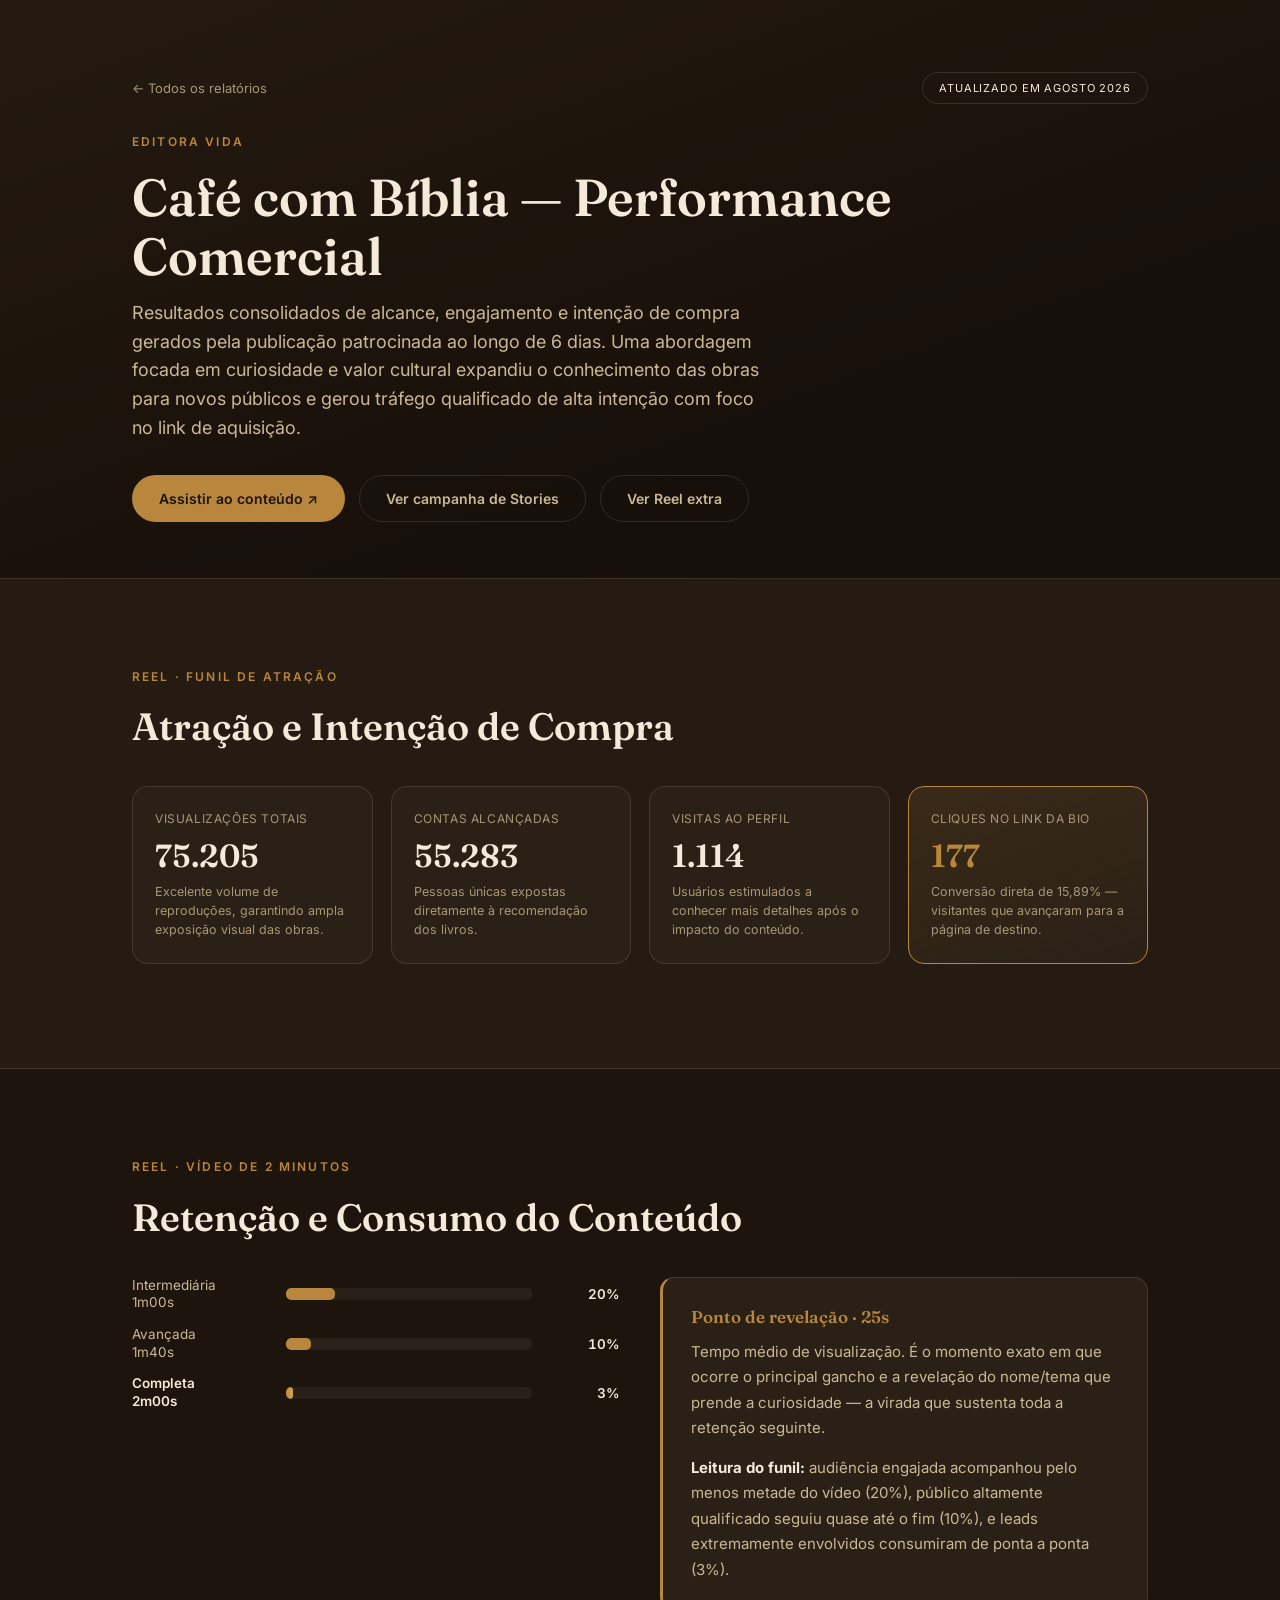
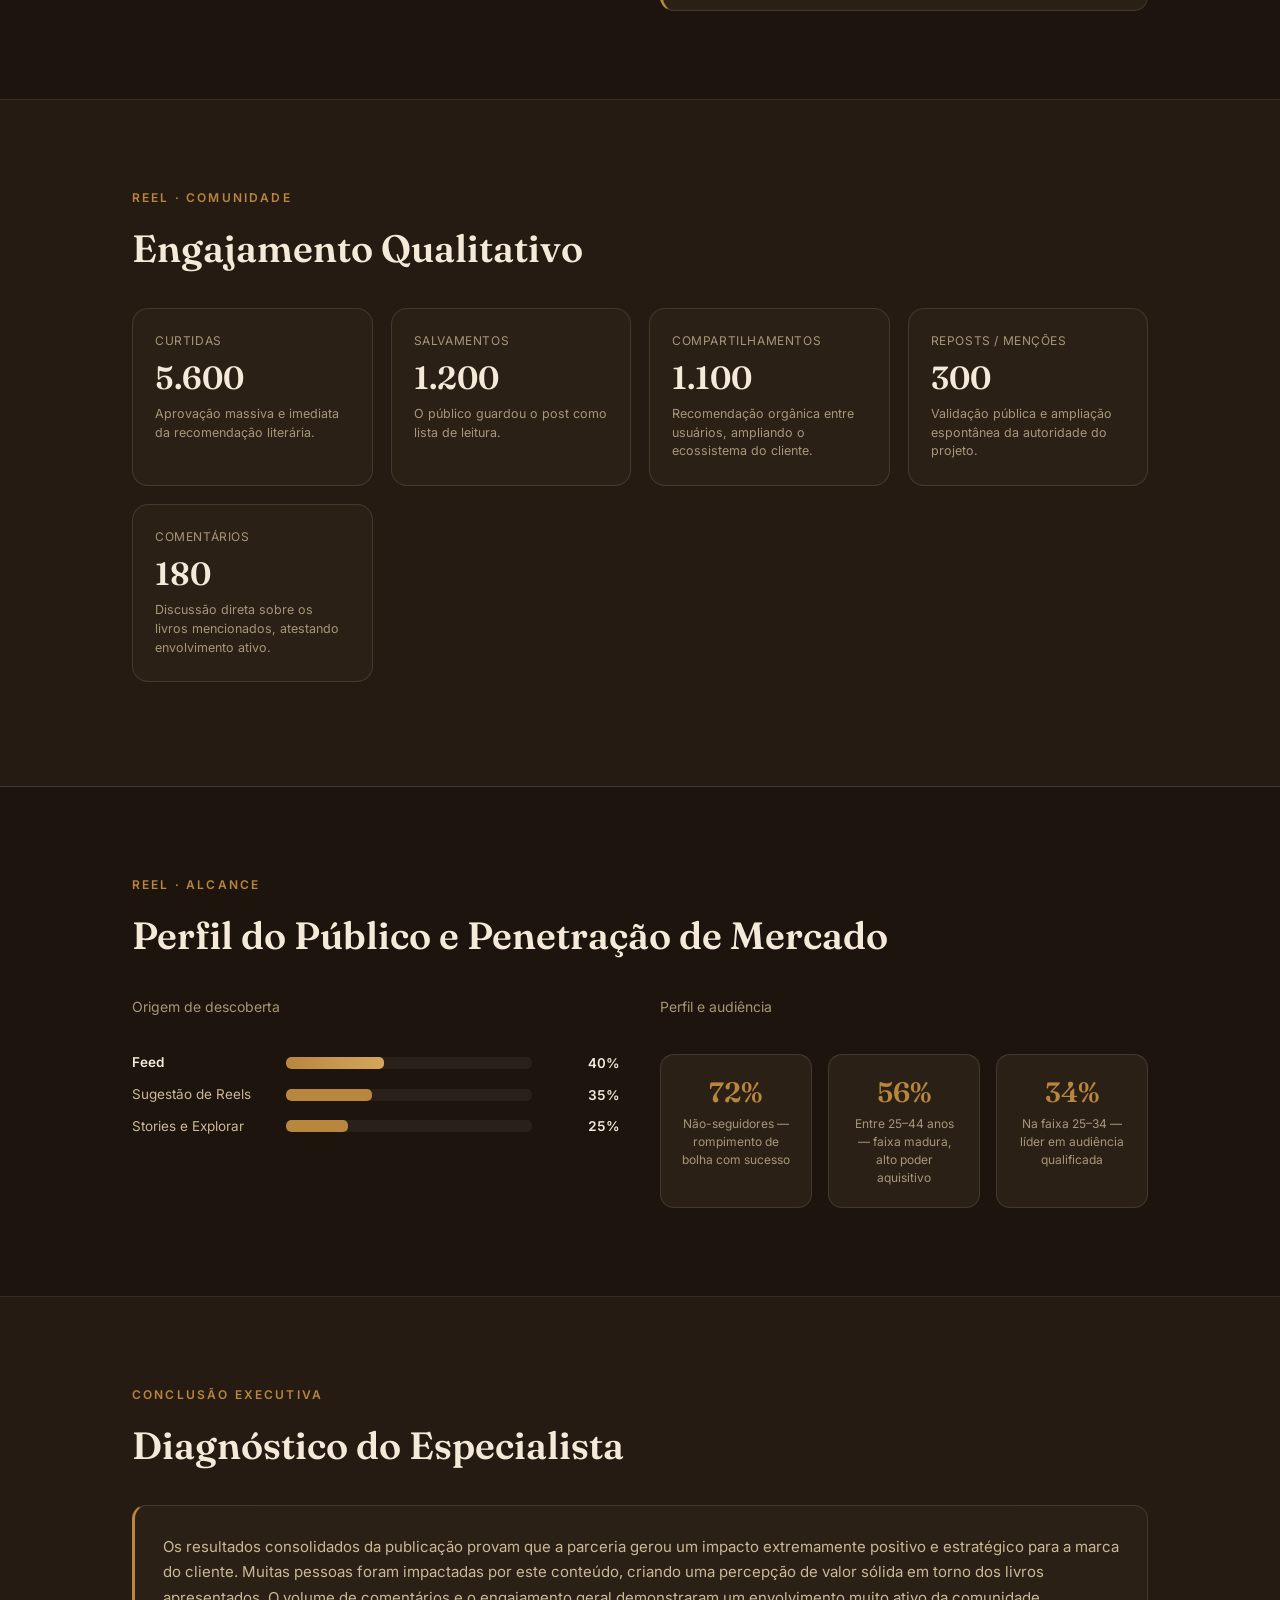
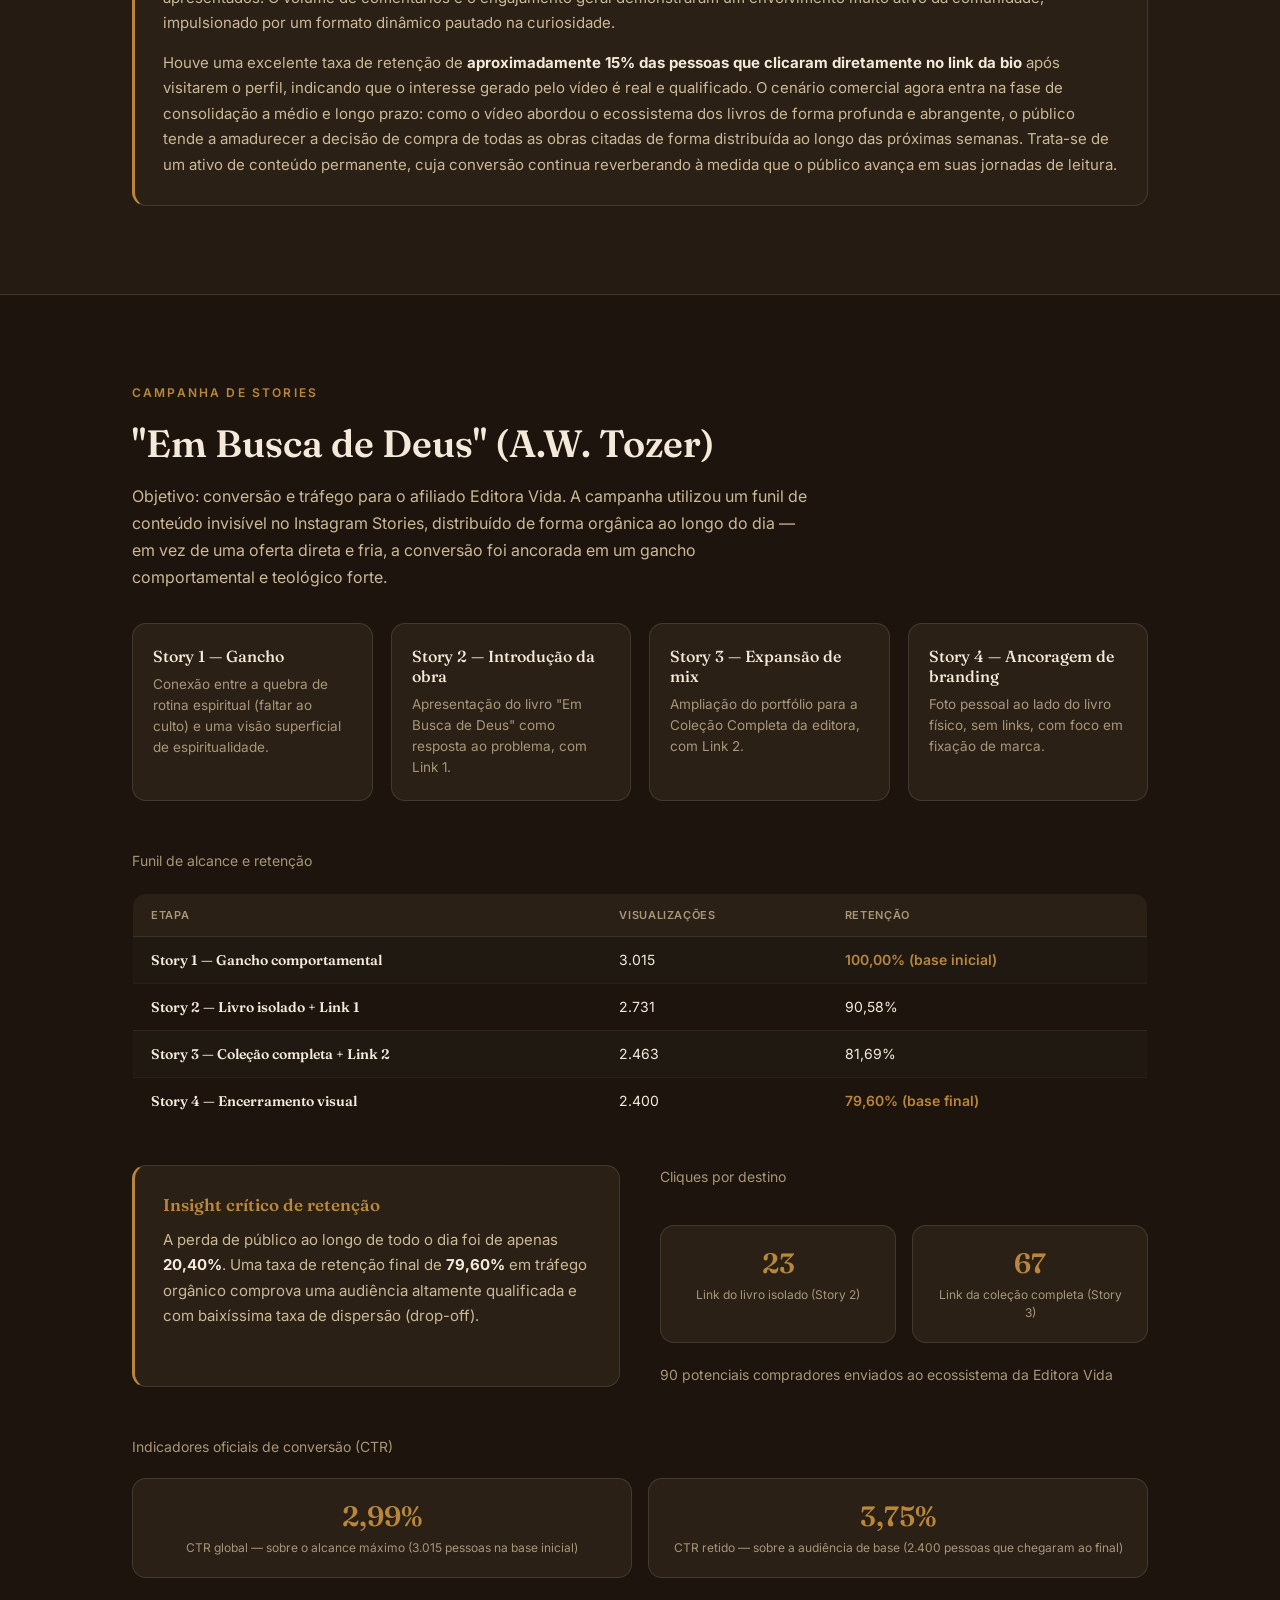
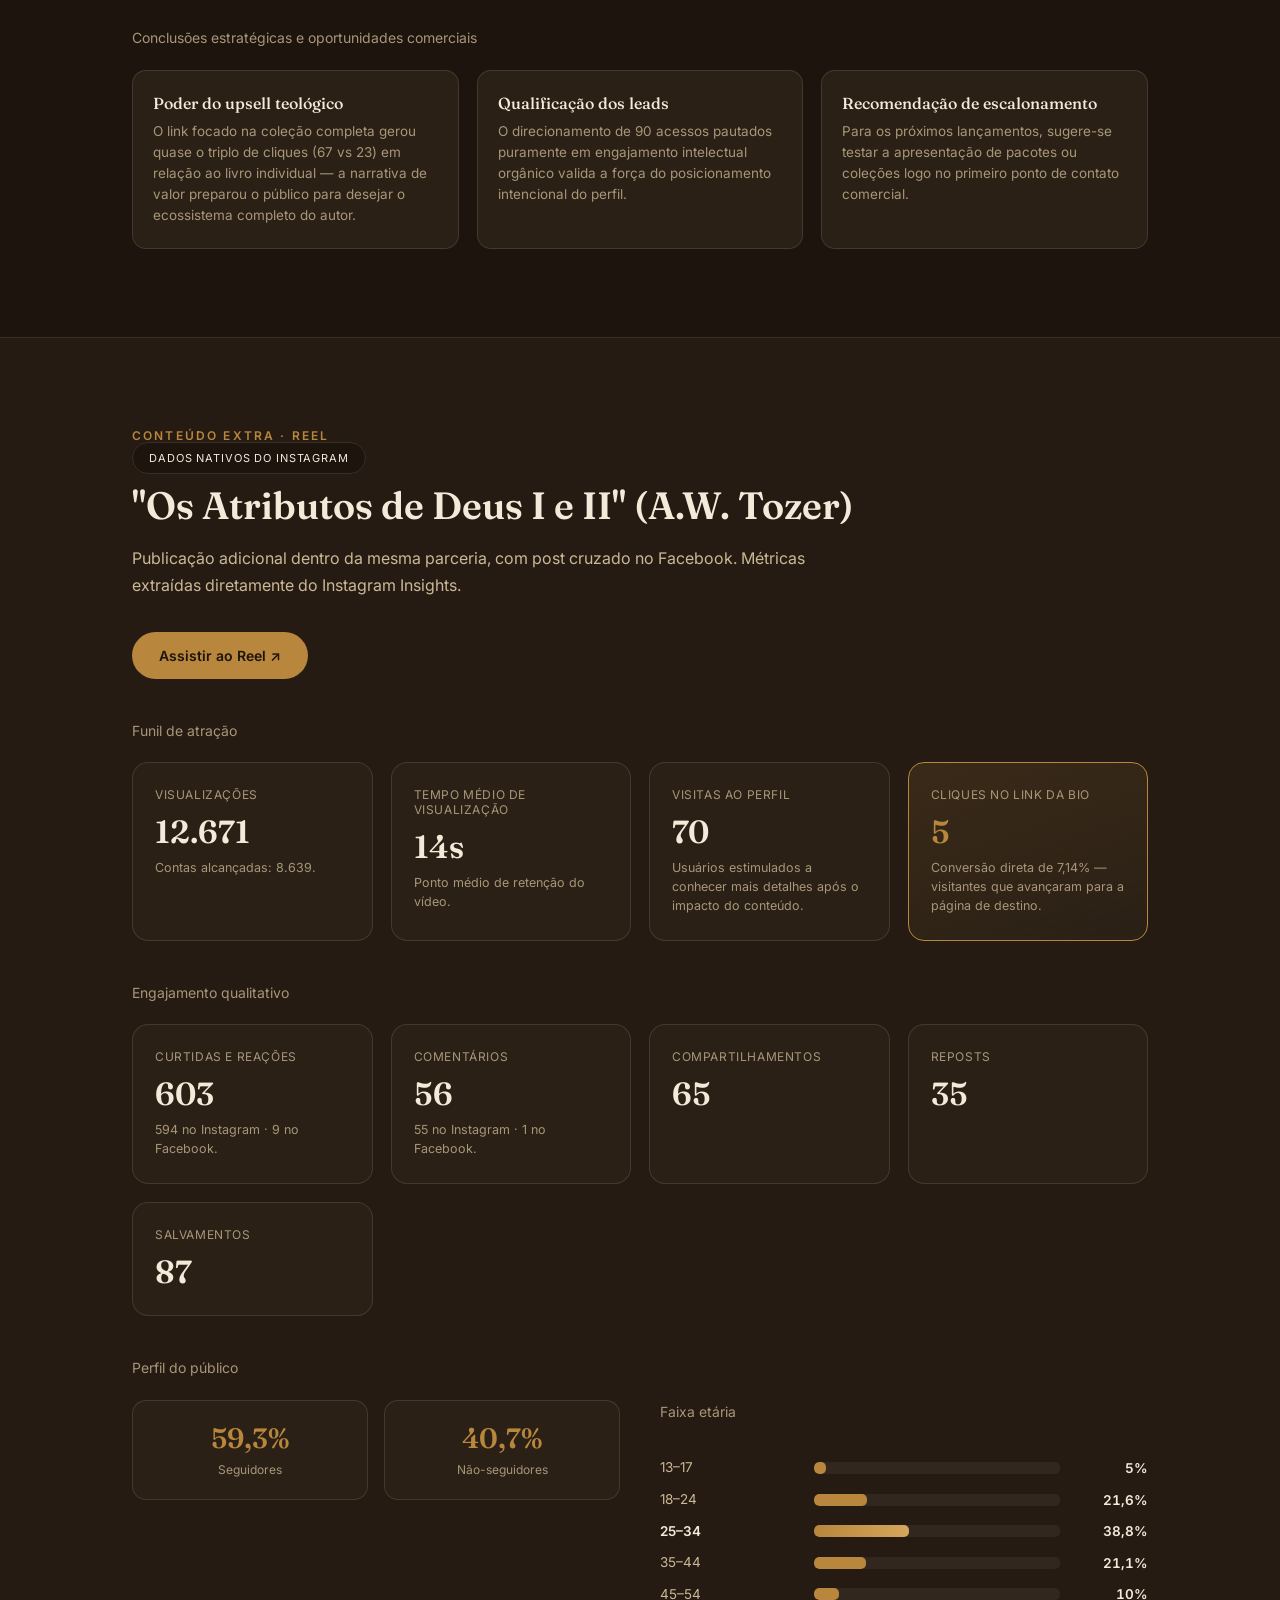
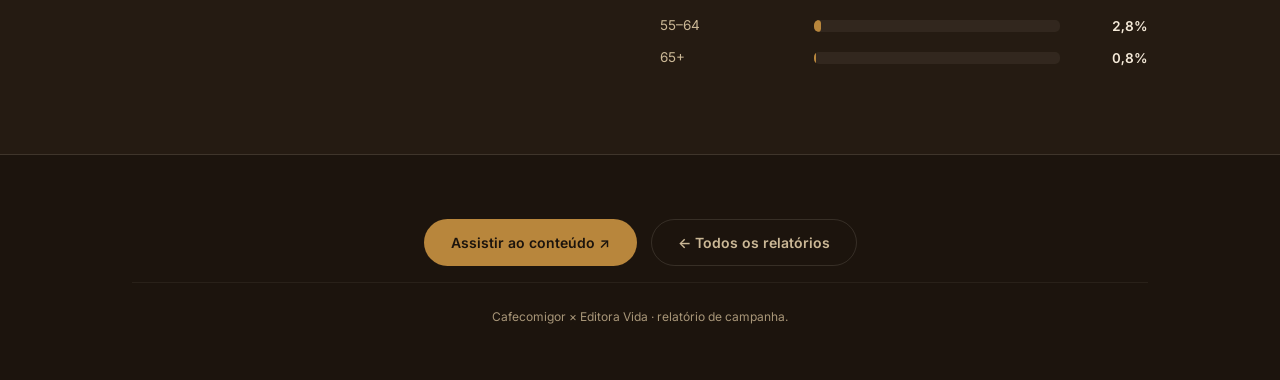
==== editora-vida/index.html @ 9ce5d621 "Adiciona Reel extra (Atributos de Deus) ao relatório Editora Vida" ====
<!doctype html>
<html lang="pt-BR">
<head>
<meta charset="UTF-8">
<meta name="viewport" content="width=device-width, initial-scale=1">
<title>Editora Vida — Relatório de Campanha · Cafecomigor</title>
<meta name="description" content="Relatório de performance da campanha Editora Vida × Cafecomigor — Reel Café com Bíblia e sequência de Stories Em Busca de Deus.">
<link rel="preconnect" href="https://fonts.googleapis.com">
<link rel="preconnect" href="https://fonts.gstatic.com" crossorigin>
<link href="https://fonts.googleapis.com/css2?family=Fraunces:opsz,wght@9..144,400;9..144,500;9..144,600;9..144,700&family=Inter:wght@400;500;600;700&display=swap" rel="stylesheet">
<link rel="stylesheet" href="../assets/theme.css">
</head>
<body>

<header class="hero">
  <div class="wrap">
    <div class="eyebrow-row">
      <a class="back-link" href="../">← Todos os relatórios</a>
      <span class="badge">Atualizado em Agosto 2026</span>
    </div>
    <p class="kicker">Editora Vida</p>
    <h1>Café com Bíblia — Performance Comercial</h1>
    <p class="subtitle">Resultados consolidados de alcance, engajamento e intenção de compra gerados pela publicação patrocinada ao longo de 6 dias. Uma abordagem focada em curiosidade e valor cultural expandiu o conhecimento das obras para novos públicos e gerou tráfego qualificado de alta intenção com foco no link de aquisição.</p>
    <div class="cta-row">
      <a class="btn primary" href="https://www.instagram.com/p/DaBq9HYhEf9" target="_blank" rel="noopener">Assistir ao conteúdo ↗</a>
      <a class="btn ghost" href="#stories">Ver campanha de Stories</a>
      <a class="btn ghost" href="#reel-extra">Ver Reel extra</a>
    </div>
  </div>
</header>

<section class="alt" id="funil">
  <div class="wrap">
    <p class="kicker">Reel · Funil de Atração</p>
    <h2 class="title">Atração e Intenção de Compra</h2>
    <div class="kpi-row">
      <div class="kpi">
        <div class="kpi-label">Visualizações totais</div>
        <div class="kpi-value">75.205</div>
        <div class="kpi-note">Excelente volume de reproduções, garantindo ampla exposição visual das obras.</div>
      </div>
      <div class="kpi">
        <div class="kpi-label">Contas alcançadas</div>
        <div class="kpi-value">55.283</div>
        <div class="kpi-note">Pessoas únicas expostas diretamente à recomendação dos livros.</div>
      </div>
      <div class="kpi">
        <div class="kpi-label">Visitas ao perfil</div>
        <div class="kpi-value">1.114</div>
        <div class="kpi-note">Usuários estimulados a conhecer mais detalhes após o impacto do conteúdo.</div>
      </div>
      <div class="kpi kpi-highlight">
        <div class="kpi-label">Cliques no link da bio</div>
        <div class="kpi-value">177</div>
        <div class="kpi-note">Conversão direta de 15,89% — visitantes que avançaram para a página de destino.</div>
      </div>
    </div>
  </div>
</section>

<section id="retencao">
  <div class="wrap">
    <p class="kicker">Reel · Vídeo de 2 minutos</p>
    <h2 class="title">Retenção e Consumo do Conteúdo</h2>
    <div class="two-col">
      <div class="bar-list">
        <div class="bar-row">
          <span class="b-label">Intermediária<br>1m00s</span>
          <span class="b-track"><span class="b-fill" data-w="20%"></span></span>
          <span class="b-val">20%</span>
        </div>
        <div class="bar-row">
          <span class="b-label">Avançada<br>1m40s</span>
          <span class="b-track"><span class="b-fill" data-w="10%"></span></span>
          <span class="b-val">10%</span>
        </div>
        <div class="bar-row peak">
          <span class="b-label">Completa<br>2m00s</span>
          <span class="b-track"><span class="b-fill" data-w="3%"></span></span>
          <span class="b-val">3%</span>
        </div>
      </div>
      <div class="callout">
        <div class="co-title">Ponto de revelação · 25s</div>
        <p>Tempo médio de visualização. É o momento exato em que ocorre o principal gancho e a revelação do nome/tema que prende a curiosidade — a virada que sustenta toda a retenção seguinte.</p>
        <p><strong>Leitura do funil:</strong> audiência engajada acompanhou pelo menos metade do vídeo (20%), público altamente qualificado seguiu quase até o fim (10%), e leads extremamente envolvidos consumiram de ponta a ponta (3%).</p>
      </div>
    </div>
  </div>
</section>

<section class="alt" id="engajamento">
  <div class="wrap">
    <p class="kicker">Reel · Comunidade</p>
    <h2 class="title">Engajamento Qualitativo</h2>
    <div class="kpi-row">
      <div class="kpi">
        <div class="kpi-label">Curtidas</div>
        <div class="kpi-value">5.600</div>
        <div class="kpi-note">Aprovação massiva e imediata da recomendação literária.</div>
      </div>
      <div class="kpi">
        <div class="kpi-label">Salvamentos</div>
        <div class="kpi-value">1.200</div>
        <div class="kpi-note">O público guardou o post como lista de leitura.</div>
      </div>
      <div class="kpi">
        <div class="kpi-label">Compartilhamentos</div>
        <div class="kpi-value">1.100</div>
        <div class="kpi-note">Recomendação orgânica entre usuários, ampliando o ecossistema do cliente.</div>
      </div>
      <div class="kpi">
        <div class="kpi-label">Reposts / menções</div>
        <div class="kpi-value">300</div>
        <div class="kpi-note">Validação pública e ampliação espontânea da autoridade do projeto.</div>
      </div>
      <div class="kpi">
        <div class="kpi-label">Comentários</div>
        <div class="kpi-value">180</div>
        <div class="kpi-note">Discussão direta sobre os livros mencionados, atestando envolvimento ativo.</div>
      </div>
    </div>
  </div>
</section>

<section id="publico">
  <div class="wrap">
    <p class="kicker">Reel · Alcance</p>
    <h2 class="title">Perfil do Público e Penetração de Mercado</h2>
    <div class="two-col">
      <div>
        <p class="section-sub" style="margin-top:0;">Origem de descoberta</p>
        <div class="bar-list">
          <div class="bar-row peak">
            <span class="b-label">Feed</span>
            <span class="b-track"><span class="b-fill" data-w="40%"></span></span>
            <span class="b-val">40%</span>
          </div>
          <div class="bar-row">
            <span class="b-label">Sugestão de Reels</span>
            <span class="b-track"><span class="b-fill" data-w="35%"></span></span>
            <span class="b-val">35%</span>
          </div>
          <div class="bar-row">
            <span class="b-label">Stories e Explorar</span>
            <span class="b-track"><span class="b-fill" data-w="25%"></span></span>
            <span class="b-val">25%</span>
          </div>
        </div>
      </div>
      <div>
        <p class="section-sub" style="margin-top:0;">Perfil e audiência</p>
        <div class="stat-pair">
          <div class="stat-pill">
            <div class="sp-val">72%</div>
            <div class="sp-label">Não-seguidores — rompimento de bolha com sucesso</div>
          </div>
          <div class="stat-pill">
            <div class="sp-val">56%</div>
            <div class="sp-label">Entre 25–44 anos — faixa madura, alto poder aquisitivo</div>
          </div>
          <div class="stat-pill">
            <div class="sp-val">34%</div>
            <div class="sp-label">Na faixa 25–34 — líder em audiência qualificada</div>
          </div>
        </div>
      </div>
    </div>
  </div>
</section>

<section class="alt" id="diagnostico">
  <div class="wrap">
    <p class="kicker">Conclusão executiva</p>
    <h2 class="title">Diagnóstico do Especialista</h2>
    <div class="callout">
      <p>Os resultados consolidados da publicação provam que a parceria gerou um impacto extremamente positivo e estratégico para a marca do cliente. Muitas pessoas foram impactadas por este conteúdo, criando uma percepção de valor sólida em torno dos livros apresentados. O volume de comentários e o engajamento geral demonstraram um envolvimento muito ativo da comunidade, impulsionado por um formato dinâmico pautado na curiosidade.</p>
      <p>Houve uma excelente taxa de retenção de <strong>aproximadamente 15% das pessoas que clicaram diretamente no link da bio</strong> após visitarem o perfil, indicando que o interesse gerado pelo vídeo é real e qualificado. O cenário comercial agora entra na fase de consolidação a médio e longo prazo: como o vídeo abordou o ecossistema dos livros de forma profunda e abrangente, o público tende a amadurecer a decisão de compra de todas as obras citadas de forma distribuída ao longo das próximas semanas. Trata-se de um ativo de conteúdo permanente, cuja conversão continua reverberando à medida que o público avança em suas jornadas de leitura.</p>
    </div>
  </div>
</section>

<section id="stories">
  <div class="wrap">
    <p class="kicker">Campanha de Stories</p>
    <h2 class="title">"Em Busca de Deus" (A.W. Tozer)</h2>
    <p style="max-width:680px; margin-top:-20px;">Objetivo: conversão e tráfego para o afiliado Editora Vida. A campanha utilizou um funil de conteúdo invisível no Instagram Stories, distribuído de forma orgânica ao longo do dia — em vez de uma oferta direta e fria, a conversão foi ancorada em um gancho comportamental e teológico forte.</p>

    <div class="cards-grid" style="margin:32px 0 48px;">
      <div class="info-card">
        <div class="ic-name">Story 1 — Gancho</div>
        <div class="ic-desc">Conexão entre a quebra de rotina espiritual (faltar ao culto) e uma visão superficial de espiritualidade.</div>
      </div>
      <div class="info-card">
        <div class="ic-name">Story 2 — Introdução da obra</div>
        <div class="ic-desc">Apresentação do livro "Em Busca de Deus" como resposta ao problema, com Link 1.</div>
      </div>
      <div class="info-card">
        <div class="ic-name">Story 3 — Expansão de mix</div>
        <div class="ic-desc">Ampliação do portfólio para a Coleção Completa da editora, com Link 2.</div>
      </div>
      <div class="info-card">
        <div class="ic-name">Story 4 — Ancoragem de branding</div>
        <div class="ic-desc">Foto pessoal ao lado do livro físico, sem links, com foco em fixação de marca.</div>
      </div>
    </div>

    <p class="section-sub" style="margin:0 0 20px;">Funil de alcance e retenção</p>
    <div style="overflow-x:auto; margin-bottom:40px;">
      <table class="funnel-table">
        <thead>
          <tr><th>Etapa</th><th>Visualizações</th><th>Retenção</th></tr>
        </thead>
        <tbody>
          <tr><td class="strong">Story 1 — Gancho comportamental</td><td>3.015</td><td class="gold">100,00% (base inicial)</td></tr>
          <tr><td class="strong">Story 2 — Livro isolado + Link 1</td><td>2.731</td><td>90,58%</td></tr>
          <tr><td class="strong">Story 3 — Coleção completa + Link 2</td><td>2.463</td><td>81,69%</td></tr>
          <tr><td class="strong">Story 4 — Encerramento visual</td><td>2.400</td><td class="gold">79,60% (base final)</td></tr>
        </tbody>
      </table>
    </div>

    <div class="two-col" style="margin-bottom:48px;">
      <div class="callout">
        <div class="co-title">Insight crítico de retenção</div>
        <p>A perda de público ao longo de todo o dia foi de apenas <strong>20,40%</strong>. Uma taxa de retenção final de <strong>79,60%</strong> em tráfego orgânico comprova uma audiência altamente qualificada e com baixíssima taxa de dispersão (drop-off).</p>
      </div>
      <div>
        <p class="section-sub" style="margin-top:0;">Cliques por destino</p>
        <div class="stat-pair">
          <div class="stat-pill">
            <div class="sp-val">23</div>
            <div class="sp-label">Link do livro isolado (Story 2)</div>
          </div>
          <div class="stat-pill">
            <div class="sp-val">67</div>
            <div class="sp-label">Link da coleção completa (Story 3)</div>
          </div>
        </div>
        <p class="section-sub" style="margin:20px 0 0;">90 potenciais compradores enviados ao ecossistema da Editora Vida</p>
      </div>
    </div>

    <p class="section-sub" style="margin:0 0 20px;">Indicadores oficiais de conversão (CTR)</p>
    <div class="stat-pair" style="margin-bottom:48px;">
      <div class="stat-pill">
        <div class="sp-val">2,99%</div>
        <div class="sp-label">CTR global — sobre o alcance máximo (3.015 pessoas na base inicial)</div>
      </div>
      <div class="stat-pill">
        <div class="sp-val">3,75%</div>
        <div class="sp-label">CTR retido — sobre a audiência de base (2.400 pessoas que chegaram ao final)</div>
      </div>
    </div>

    <p class="section-sub" style="margin:0 0 20px;">Conclusões estratégicas e oportunidades comerciais</p>
    <div class="cards-grid">
      <div class="info-card">
        <div class="ic-name">Poder do upsell teológico</div>
        <div class="ic-desc">O link focado na coleção completa gerou quase o triplo de cliques (67 vs 23) em relação ao livro individual — a narrativa de valor preparou o público para desejar o ecossistema completo do autor.</div>
      </div>
      <div class="info-card">
        <div class="ic-name">Qualificação dos leads</div>
        <div class="ic-desc">O direcionamento de 90 acessos pautados puramente em engajamento intelectual orgânico valida a força do posicionamento intencional do perfil.</div>
      </div>
      <div class="info-card">
        <div class="ic-name">Recomendação de escalonamento</div>
        <div class="ic-desc">Para os próximos lançamentos, sugere-se testar a apresentação de pacotes ou coleções logo no primeiro ponto de contato comercial.</div>
      </div>
    </div>
  </div>
</section>

<section class="alt" id="reel-extra">
  <div class="wrap">
    <div class="eyebrow-row" style="margin-bottom:16px;">
      <p class="kicker" style="margin:0;">Conteúdo extra · Reel</p>
      <span class="badge">Dados nativos do Instagram</span>
    </div>
    <h2 class="title">"Os Atributos de Deus I e II" (A.W. Tozer)</h2>
    <p style="max-width:680px; margin-top:-20px; margin-bottom:32px;">Publicação adicional dentro da mesma parceria, com post cruzado no Facebook. Métricas extraídas diretamente do Instagram Insights.</p>

    <div class="cta-row" style="margin-bottom:40px;">
      <a class="btn primary" href="https://www.instagram.com/reel/DbHQbibvhmu/?igsh=ZWxwd283Z2ZpeXNt" target="_blank" rel="noopener">Assistir ao Reel ↗</a>
    </div>

    <p class="section-sub" style="margin:0 0 20px;">Funil de atração</p>
    <div class="kpi-row" style="margin-bottom:40px;">
      <div class="kpi">
        <div class="kpi-label">Visualizações</div>
        <div class="kpi-value">12.671</div>
        <div class="kpi-note">Contas alcançadas: 8.639.</div>
      </div>
      <div class="kpi">
        <div class="kpi-label">Tempo médio de visualização</div>
        <div class="kpi-value">14s</div>
        <div class="kpi-note">Ponto médio de retenção do vídeo.</div>
      </div>
      <div class="kpi">
        <div class="kpi-label">Visitas ao perfil</div>
        <div class="kpi-value">70</div>
        <div class="kpi-note">Usuários estimulados a conhecer mais detalhes após o impacto do conteúdo.</div>
      </div>
      <div class="kpi kpi-highlight">
        <div class="kpi-label">Cliques no link da bio</div>
        <div class="kpi-value">5</div>
        <div class="kpi-note">Conversão direta de 7,14% — visitantes que avançaram para a página de destino.</div>
      </div>
    </div>

    <p class="section-sub" style="margin:0 0 20px;">Engajamento qualitativo</p>
    <div class="kpi-row" style="margin-bottom:40px;">
      <div class="kpi">
        <div class="kpi-label">Curtidas e reações</div>
        <div class="kpi-value">603</div>
        <div class="kpi-note">594 no Instagram · 9 no Facebook.</div>
      </div>
      <div class="kpi">
        <div class="kpi-label">Comentários</div>
        <div class="kpi-value">56</div>
        <div class="kpi-note">55 no Instagram · 1 no Facebook.</div>
      </div>
      <div class="kpi">
        <div class="kpi-label">Compartilhamentos</div>
        <div class="kpi-value">65</div>
      </div>
      <div class="kpi">
        <div class="kpi-label">Reposts</div>
        <div class="kpi-value">35</div>
      </div>
      <div class="kpi">
        <div class="kpi-label">Salvamentos</div>
        <div class="kpi-value">87</div>
      </div>
    </div>

    <p class="section-sub" style="margin:0 0 20px;">Perfil do público</p>
    <div class="two-col">
      <div>
        <div class="stat-pair">
          <div class="stat-pill">
            <div class="sp-val">59,3%</div>
            <div class="sp-label">Seguidores</div>
          </div>
          <div class="stat-pill">
            <div class="sp-val">40,7%</div>
            <div class="sp-label">Não-seguidores</div>
          </div>
        </div>
      </div>
      <div>
        <p class="section-sub" style="margin-top:0;">Faixa etária</p>
        <div class="bar-list">
          <div class="bar-row"><span class="b-label">13–17</span><span class="b-track"><span class="b-fill" data-w="5%"></span></span><span class="b-val">5%</span></div>
          <div class="bar-row"><span class="b-label">18–24</span><span class="b-track"><span class="b-fill" data-w="21.6%"></span></span><span class="b-val">21,6%</span></div>
          <div class="bar-row peak"><span class="b-label">25–34</span><span class="b-track"><span class="b-fill" data-w="38.8%"></span></span><span class="b-val">38,8%</span></div>
          <div class="bar-row"><span class="b-label">35–44</span><span class="b-track"><span class="b-fill" data-w="21.1%"></span></span><span class="b-val">21,1%</span></div>
          <div class="bar-row"><span class="b-label">45–54</span><span class="b-track"><span class="b-fill" data-w="10%"></span></span><span class="b-val">10%</span></div>
          <div class="bar-row"><span class="b-label">55–64</span><span class="b-track"><span class="b-fill" data-w="2.8%"></span></span><span class="b-val">2,8%</span></div>
          <div class="bar-row"><span class="b-label">65+</span><span class="b-track"><span class="b-fill" data-w="0.8%"></span></span><span class="b-val">0,8%</span></div>
        </div>
      </div>
    </div>
  </div>
</section>

<footer>
  <div class="wrap">
    <div class="btn-row">
      <a class="btn primary" href="https://www.instagram.com/p/DaBq9HYhEf9" target="_blank" rel="noopener">Assistir ao conteúdo ↗</a>
      <a class="btn ghost" href="../">← Todos os relatórios</a>
    </div>
    <p class="fine">Cafecomigor × Editora Vida · relatório de campanha.</p>
  </div>
</footer>

<script>
  var section = document.body;
  if ('IntersectionObserver' in window) {
    var played = {};
    var io = new IntersectionObserver(function(entries){
      entries.forEach(function(e){
        if (e.isIntersecting) {
          e.target.querySelectorAll('.b-fill').forEach(function(el){ el.style.width = el.dataset.w; });
          io.unobserve(e.target);
        }
      });
    }, { threshold: 0.3 });
    document.querySelectorAll('.bar-list').forEach(function(el){ io.observe(el); });
  } else {
    document.querySelectorAll('.b-fill').forEach(function(el){ el.style.width = el.dataset.w; });
  }
</script>
</body>
</html>
---- assets/theme.css ----
:root{
  --surface:      #1c140d;
  --surface-alt:  #251b12;
  --surface-card: #2a2016;
  --ink:          #f5ead9;
  --ink-2:        #cbb896;
  --ink-muted:    #a89678;
  --gold:         #b8863c;
  --gold-soft:    rgba(184,134,60,0.16);
  --rust:         #9c4530;
  --green:        #6f8f5c;
  --hairline:     rgba(245,234,217,0.12);
  --hairline-2:   rgba(245,234,217,0.06);
}
*{box-sizing:border-box;}
html{scroll-behavior:smooth;}
body{
  margin:0;
  background:var(--surface);
  color:var(--ink);
  font-family:"Inter", -apple-system, sans-serif;
  -webkit-font-smoothing:antialiased;
}
h1,h2,h3,.serif{font-family:"Fraunces", Georgia, serif;}
.wrap{max-width:1080px; margin:0 auto; padding:0 32px;}
section{padding:88px 0;}
section.alt{background:var(--surface-alt); border-bottom:1px solid var(--hairline);}
section:not(.alt){border-bottom:1px solid var(--hairline);}
.kicker{
  font-family:"Inter", sans-serif;
  font-size:12px;
  font-weight:600;
  letter-spacing:0.18em;
  text-transform:uppercase;
  color:var(--gold);
  margin:0 0 16px;
}
h2.title{
  font-size:clamp(26px,4vw,38px);
  font-weight:600;
  margin:0 0 36px;
  color:var(--ink);
}
p{color:var(--ink-2); line-height:1.7; font-size:16px;}
a{color:inherit;}

/* ---------- HERO ---------- */
.hero{
  position:relative;
  background:linear-gradient(160deg, #241a10, #170f09 70%);
  border-bottom:1px solid var(--hairline);
  padding:72px 0 56px;
}
.hero .eyebrow-row{
  display:flex; align-items:center; justify-content:space-between; flex-wrap:wrap; gap:16px;
  margin-bottom:28px;
}
.badge{
  font-size:11px;
  letter-spacing:0.08em;
  text-transform:uppercase;
  color:var(--ink);
  border:1px solid var(--hairline);
  border-radius:999px;
  padding:8px 16px;
  background:#1c140d;
  white-space:nowrap;
}
.back-link{
  font-size:13px;
  color:var(--ink-muted);
  text-decoration:none;
  border-bottom:1px solid transparent;
}
.back-link:hover{color:var(--gold); border-color:var(--gold);}
.hero h1{
  font-size:clamp(30px,5vw,52px);
  font-weight:600;
  margin:0 0 14px;
  line-height:1.12;
}
.hero .subtitle{
  font-size:clamp(15px,1.8vw,18px);
  color:var(--ink-2);
  max-width:640px;
  margin:0 0 32px;
  line-height:1.6;
}
.cta-row{display:flex; gap:14px; flex-wrap:wrap;}
.btn{
  display:inline-flex;
  align-items:center;
  gap:8px;
  padding:14px 26px;
  border-radius:999px;
  text-decoration:none;
  font-size:14px;
  font-weight:600;
  border:1px solid transparent;
}
.btn.primary{background:var(--gold); color:#1c140d;}
.btn.primary:hover{background:#c99a52;}
.btn.ghost{border-color:var(--hairline); color:var(--ink-2);}
.btn.ghost:hover{border-color:var(--gold); color:var(--gold);}

/* ---------- KPI ---------- */
.kpi-row{display:grid; grid-template-columns:repeat(auto-fit,minmax(200px,1fr)); gap:18px; margin-bottom:16px;}
.kpi{
  background:var(--surface-card);
  border:1px solid var(--hairline);
  border-radius:16px;
  padding:24px 22px;
}
.kpi .kpi-label{font-size:12px; letter-spacing:0.05em; text-transform:uppercase; color:var(--ink-muted); margin-bottom:10px;}
.kpi .kpi-value{font-family:"Fraunces",serif; font-size:clamp(24px,3vw,32px); font-weight:600; color:var(--ink);}
.kpi .kpi-note{font-size:12.5px; color:var(--ink-muted); margin-top:8px; line-height:1.5;}
.kpi-highlight{border-color:var(--gold); background:linear-gradient(160deg, rgba(184,134,60,0.14), var(--surface-card));}
.kpi-highlight .kpi-value{color:var(--gold);}

/* ---------- BARRAS (retenção / origem) ---------- */
.bar-list{display:flex; flex-direction:column; gap:14px;}
.bar-row{display:grid; grid-template-columns:140px 1fr 74px; align-items:center; gap:14px;}
@media (max-width:520px){.bar-row{grid-template-columns:96px 1fr 56px;}}
.bar-row .b-label{font-size:13.5px; color:var(--ink-2); line-height:1.3;}
.bar-row .b-track{display:block; height:12px; border-radius:5px; background:var(--hairline-2); position:relative; overflow:hidden;}
.bar-row .b-fill{display:block; height:100%; border-radius:5px; background:var(--gold); width:0; transition:width 1.1s cubic-bezier(.16,.84,.44,1);}
.bar-row .b-val{font-size:13.5px; color:var(--ink); text-align:right; font-variant-numeric:tabular-nums; font-weight:600;}
.bar-row.peak .b-fill{background:linear-gradient(90deg, var(--gold), #d4a75c);}
.bar-row.peak .b-label{color:var(--ink); font-weight:600;}

/* ---------- CARDS ---------- */
.cards-grid{display:grid; grid-template-columns:repeat(auto-fit,minmax(200px,1fr)); gap:18px;}
.info-card{
  background:var(--surface-card);
  border:1px solid var(--hairline);
  border-radius:14px;
  padding:22px 20px;
}
.info-card .ic-name{font-family:"Fraunces",serif; font-size:16px; font-weight:500; color:var(--ink); margin-bottom:8px;}
.info-card .ic-desc{font-size:13.5px; color:var(--ink-muted); line-height:1.55;}

/* ---------- CALLOUT ---------- */
.callout{
  border:1px solid var(--hairline);
  border-left:3px solid var(--gold);
  border-radius:14px;
  padding:28px 28px;
  background:var(--surface-card);
}
.callout .co-title{
  display:flex; align-items:center; gap:8px;
  font-family:"Fraunces",serif; font-size:17px; font-weight:600; color:var(--gold); margin-bottom:12px;
}
.callout p{margin:0 0 14px; font-size:15px;}
.callout p:last-child{margin-bottom:0;}
.callout strong{color:var(--ink);}

/* ---------- TABLE / FUNIL ---------- */
.funnel-table{width:100%; border-collapse:collapse; border:1px solid var(--hairline); border-radius:14px; overflow:hidden;}
.funnel-table th, .funnel-table td{padding:14px 18px; text-align:left; font-size:14px;}
.funnel-table thead th{
  background:var(--surface-card);
  color:var(--ink-muted);
  font-size:11px;
  letter-spacing:0.06em;
  text-transform:uppercase;
  font-weight:600;
  border-bottom:1px solid var(--hairline);
}
.funnel-table tbody tr{border-bottom:1px solid var(--hairline-2);}
.funnel-table tbody tr:last-child{border-bottom:none;}
.funnel-table tbody tr:nth-child(odd){background:rgba(245,234,217,0.02);}
.funnel-table td.strong{font-family:"Fraunces",serif; font-weight:600; color:var(--ink);}
.funnel-table td.gold{color:var(--gold); font-weight:600;}

.two-col{display:grid; grid-template-columns:1fr 1fr; gap:40px;}
@media (max-width:760px){.two-col{grid-template-columns:1fr;}}

.stat-pair{display:flex; gap:16px; flex-wrap:wrap;}
.stat-pill{
  flex:1; min-width:150px;
  background:var(--surface-card);
  border:1px solid var(--hairline);
  border-radius:14px;
  padding:20px 20px;
  text-align:center;
}
.stat-pill .sp-val{font-family:"Fraunces",serif; font-size:28px; font-weight:600; color:var(--gold);}
.stat-pill .sp-label{font-size:12px; color:var(--ink-muted); margin-top:6px; line-height:1.5;}

.section-sub{color:var(--ink-muted); font-size:14px; margin:-24px 0 36px;}

/* ---------- FOOTER ---------- */
footer{
  padding:64px 0 40px;
  text-align:center;
}
footer .fine{font-size:12px; color:var(--ink-muted); border-top:1px solid var(--hairline-2); padding-top:24px; margin-top:16px;}
footer .btn-row{display:flex; gap:14px; justify-content:center; flex-wrap:wrap; margin-bottom:8px;}

/* ---------- LISTA DE RELATÓRIOS (home) ---------- */
.report-grid{display:grid; grid-template-columns:repeat(auto-fit,minmax(260px,1fr)); gap:20px;}
.report-card{
  display:block;
  background:var(--surface-card);
  border:1px solid var(--hairline);
  border-radius:16px;
  padding:28px 26px;
  text-decoration:none;
  transition:border-color .15s ease, transform .15s ease;
}
.report-card:hover{border-color:var(--gold); transform:translateY(-2px);}
.report-card .rc-company{
  font-size:11px; letter-spacing:0.08em; text-transform:uppercase; color:var(--gold); font-weight:600; margin-bottom:12px;
}
.report-card .rc-title{font-family:"Fraunces",serif; font-size:19px; font-weight:500; color:var(--ink); margin-bottom:8px; line-height:1.35;}
.report-card .rc-desc{font-size:13.5px; color:var(--ink-muted); line-height:1.5;}
.empty{
  color:var(--ink-muted);
  padding:24px;
  border:1px dashed var(--hairline);
  border-radius:14px;
  text-align:center;
}

@media (max-width:640px){
  section{padding:60px 0;}
  .wrap{padding:0 20px;}
}
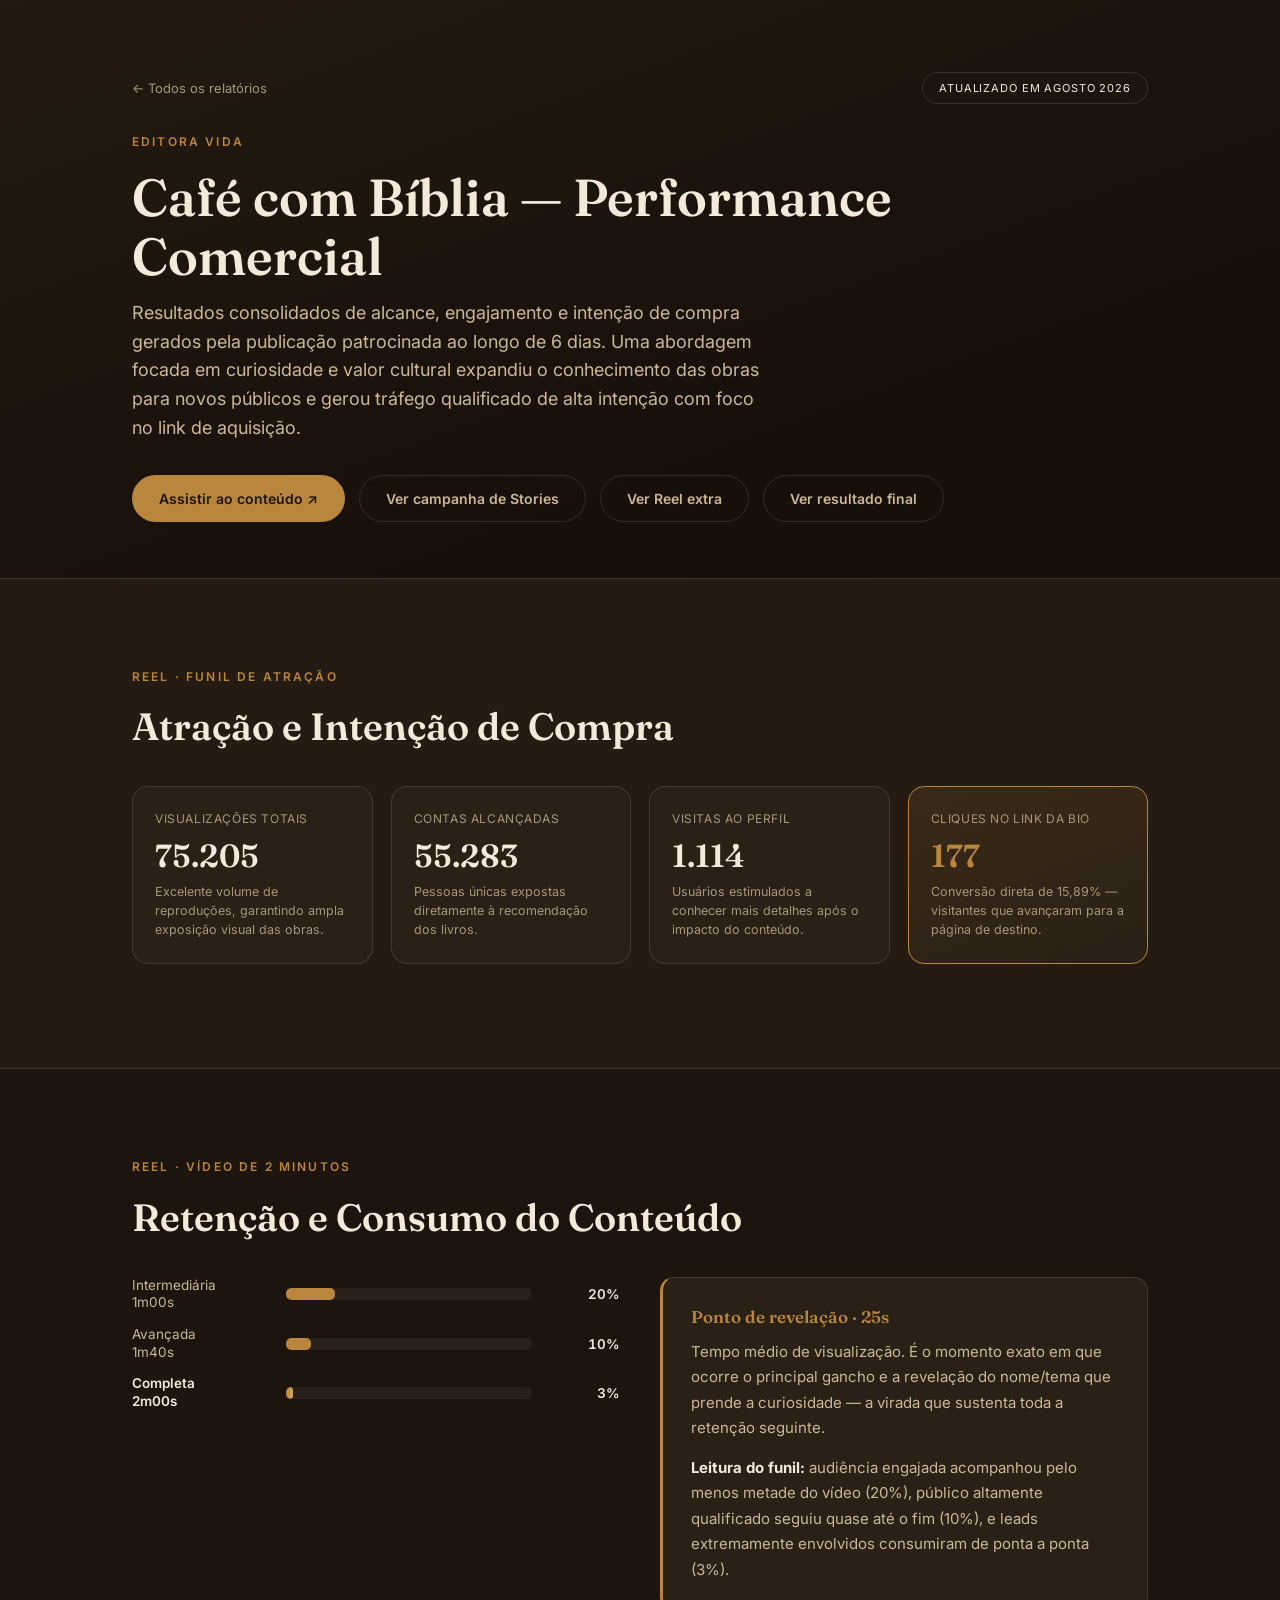
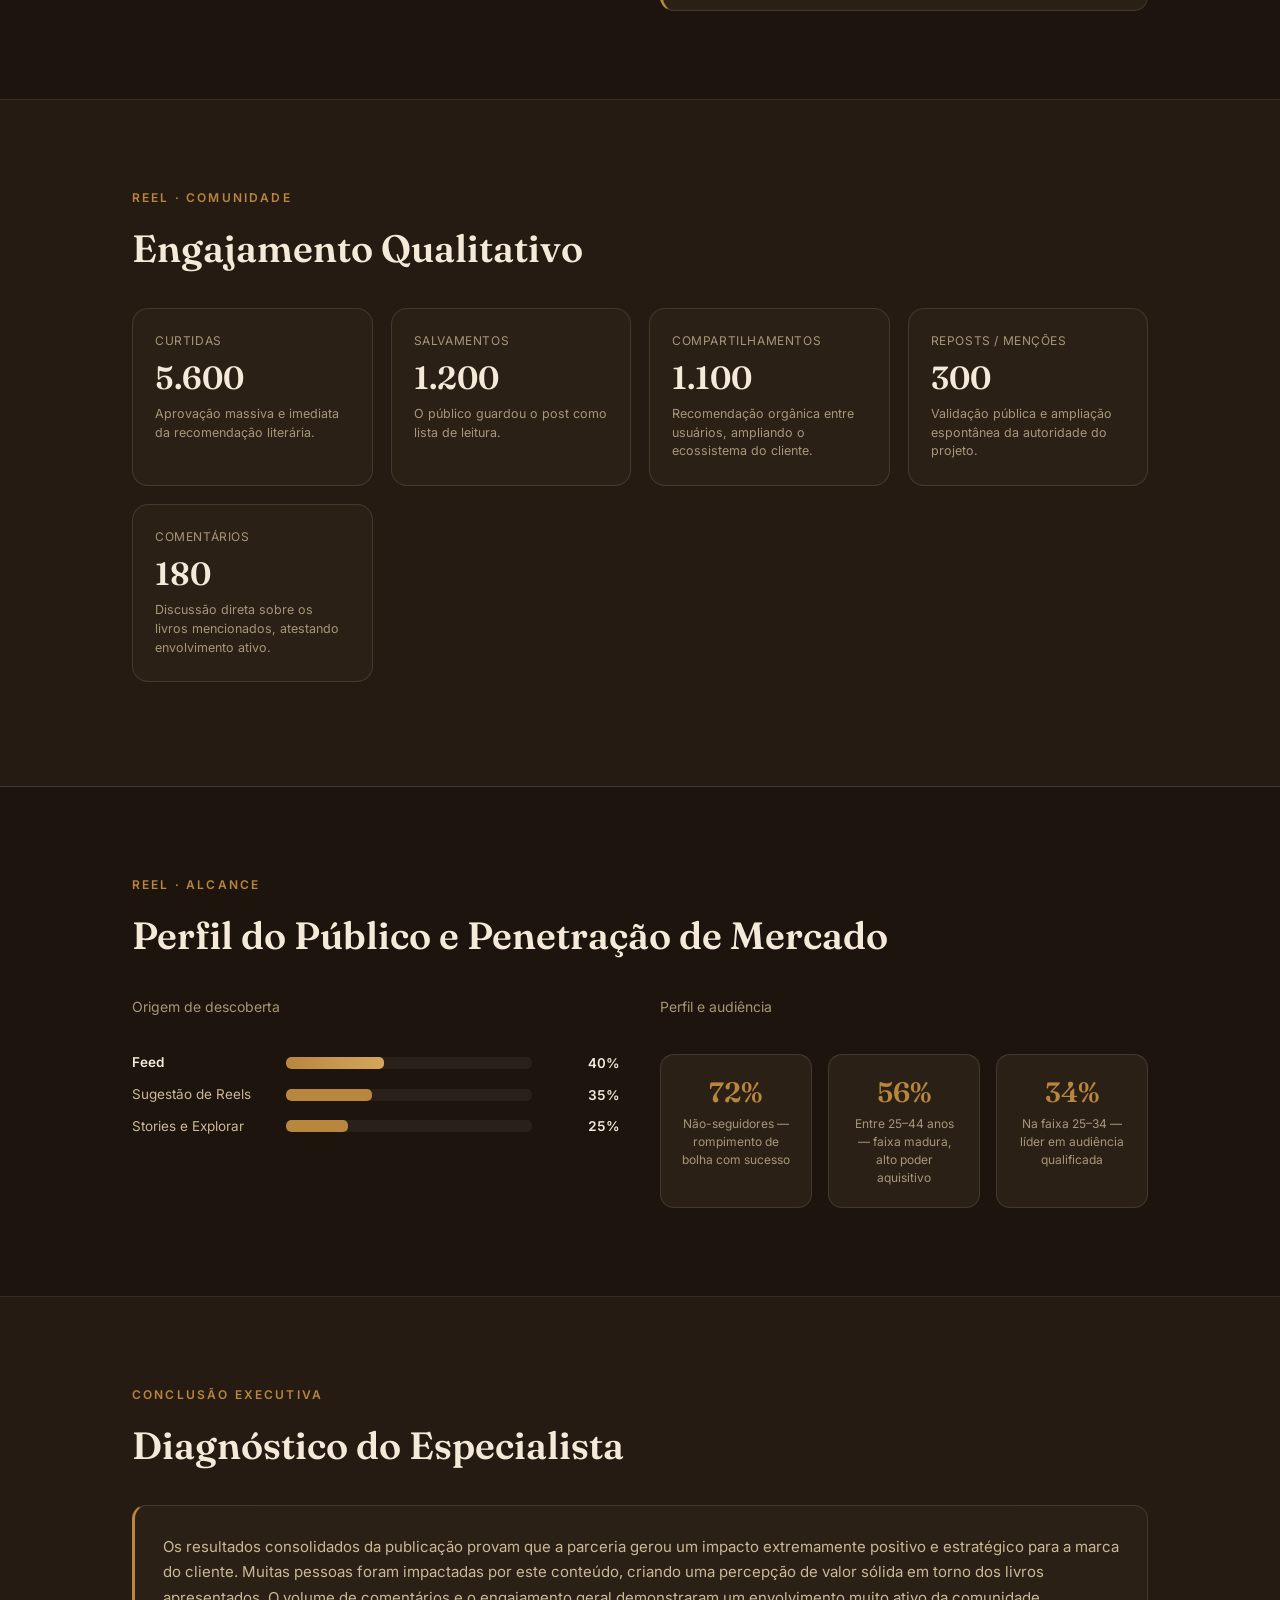
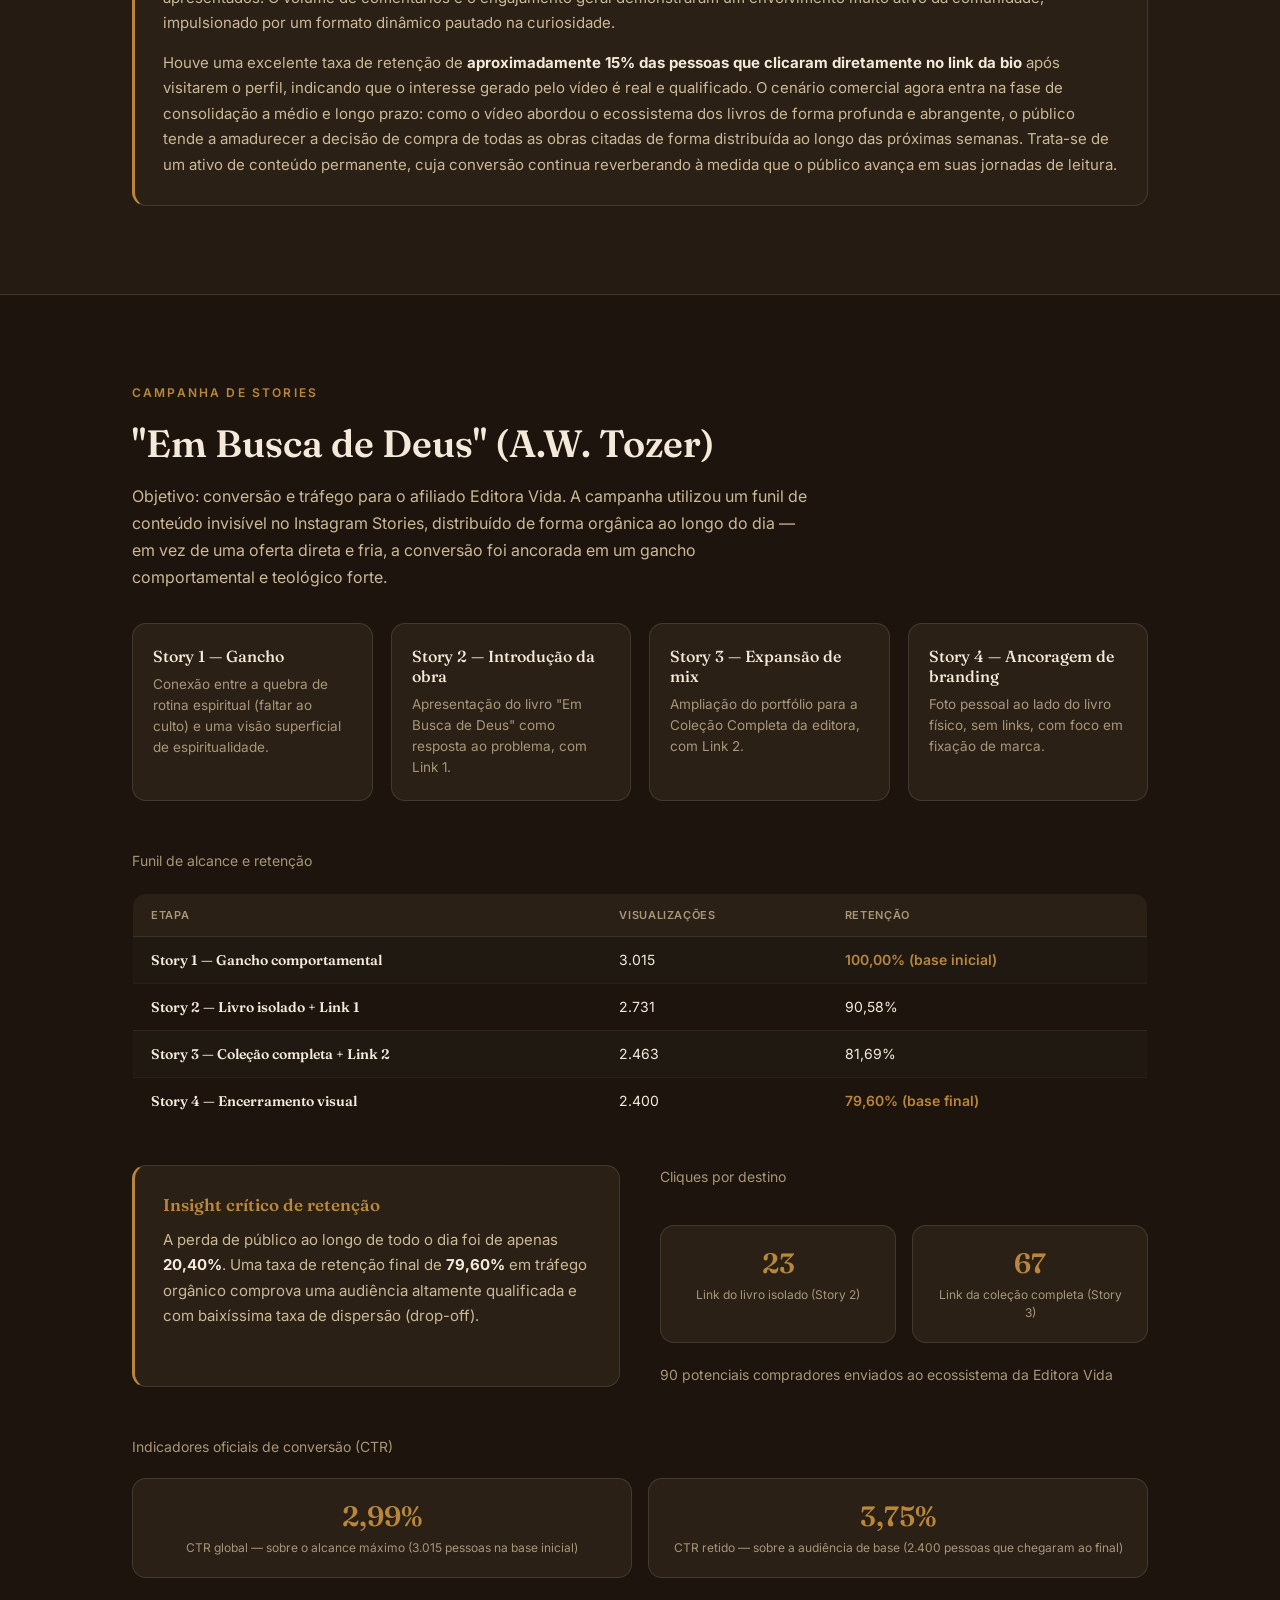
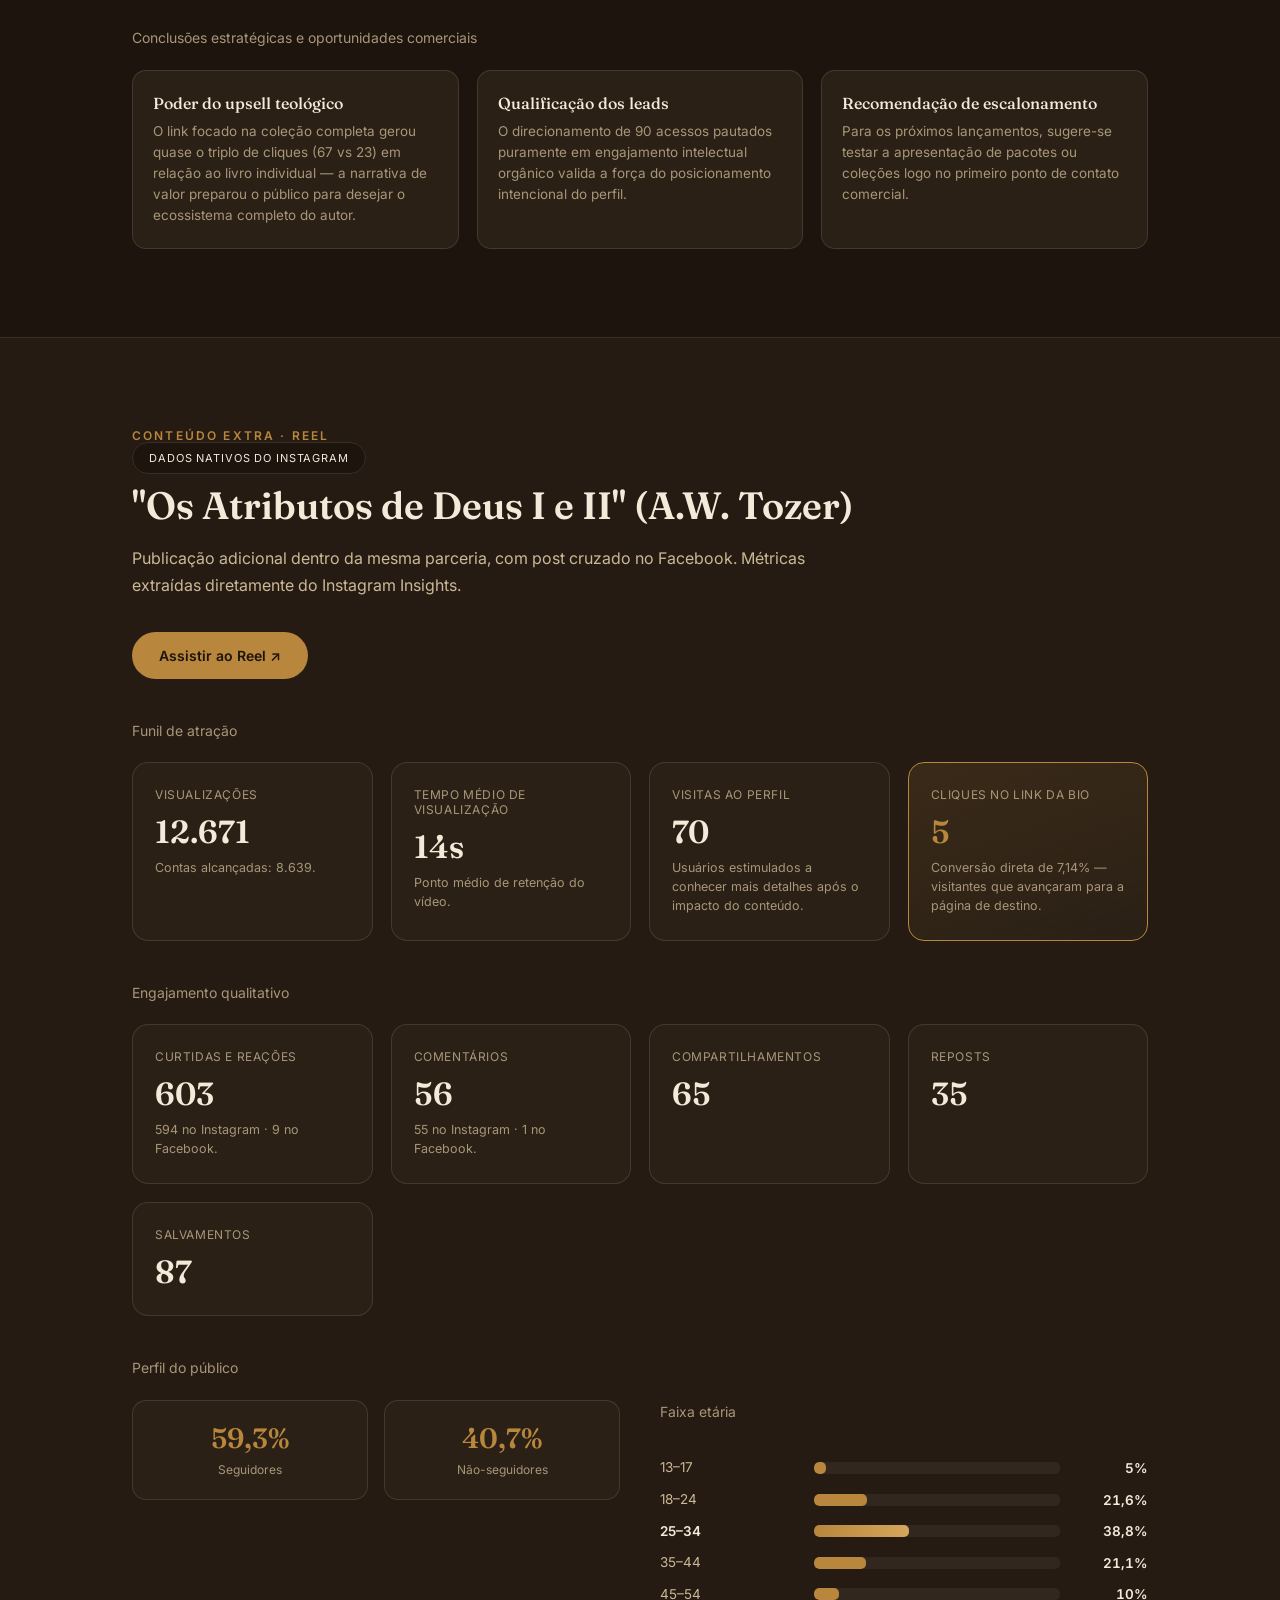
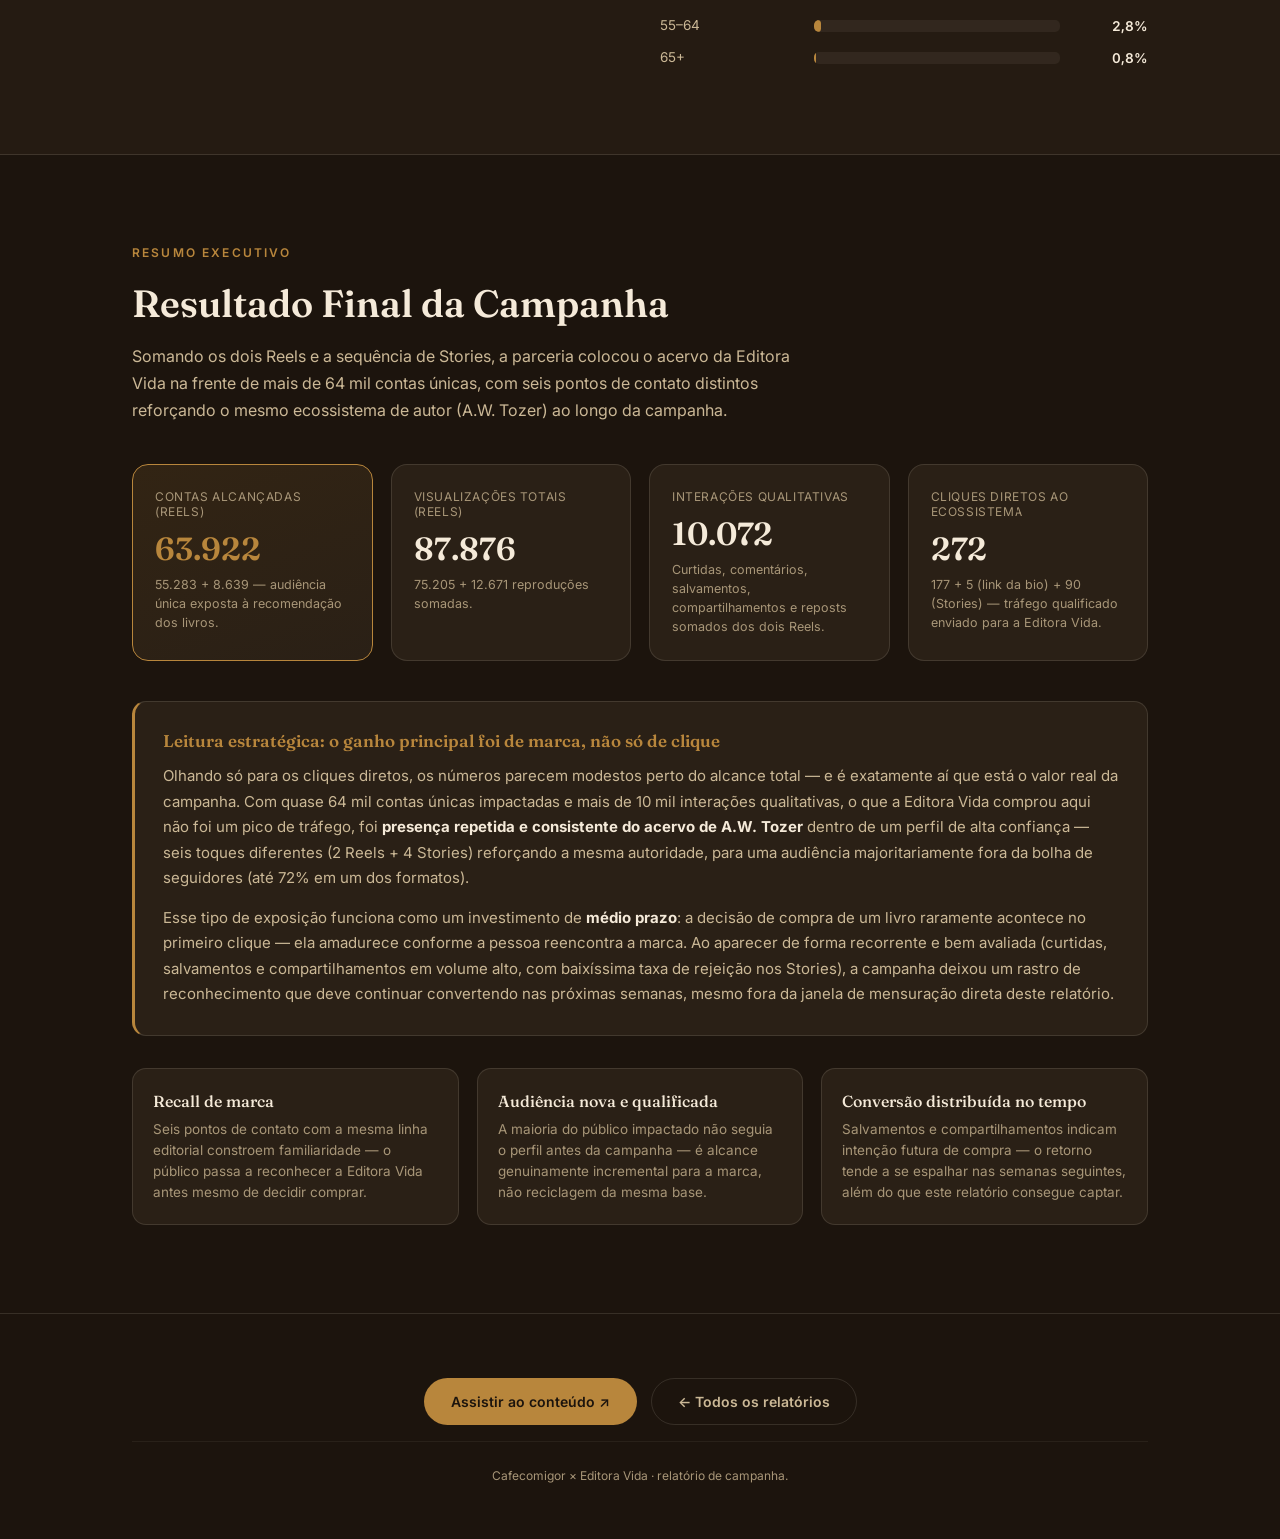
==== commit 7eb59985: "Adiciona seção de resultado final com viés de branding a médio prazo" ====
--- a/editora-vida/index.html
+++ b/editora-vida/index.html
@@ -25,6 +25,7 @@
       <a class="btn primary" href="https://www.instagram.com/p/DaBq9HYhEf9" target="_blank" rel="noopener">Assistir ao conteúdo ↗</a>
       <a class="btn ghost" href="#stories">Ver campanha de Stories</a>
       <a class="btn ghost" href="#reel-extra">Ver Reel extra</a>
+      <a class="btn ghost" href="#resultado-final">Ver resultado final</a>
     </div>
   </div>
 </header>
@@ -359,6 +360,58 @@
           <div class="bar-row"><span class="b-label">55–64</span><span class="b-track"><span class="b-fill" data-w="2.8%"></span></span><span class="b-val">2,8%</span></div>
           <div class="bar-row"><span class="b-label">65+</span><span class="b-track"><span class="b-fill" data-w="0.8%"></span></span><span class="b-val">0,8%</span></div>
         </div>
+      </div>
+    </div>
+  </div>
+</section>
+
+<section id="resultado-final">
+  <div class="wrap">
+    <p class="kicker">Resumo executivo</p>
+    <h2 class="title">Resultado Final da Campanha</h2>
+    <p style="max-width:680px; margin-top:-20px; margin-bottom:40px;">Somando os dois Reels e a sequência de Stories, a parceria colocou o acervo da Editora Vida na frente de mais de 64 mil contas únicas, com seis pontos de contato distintos reforçando o mesmo ecossistema de autor (A.W. Tozer) ao longo da campanha.</p>
+
+    <div class="kpi-row" style="margin-bottom:40px;">
+      <div class="kpi kpi-highlight">
+        <div class="kpi-label">Contas alcançadas (Reels)</div>
+        <div class="kpi-value">63.922</div>
+        <div class="kpi-note">55.283 + 8.639 — audiência única exposta à recomendação dos livros.</div>
+      </div>
+      <div class="kpi">
+        <div class="kpi-label">Visualizações totais (Reels)</div>
+        <div class="kpi-value">87.876</div>
+        <div class="kpi-note">75.205 + 12.671 reproduções somadas.</div>
+      </div>
+      <div class="kpi">
+        <div class="kpi-label">Interações qualitativas</div>
+        <div class="kpi-value">10.072</div>
+        <div class="kpi-note">Curtidas, comentários, salvamentos, compartilhamentos e reposts somados dos dois Reels.</div>
+      </div>
+      <div class="kpi">
+        <div class="kpi-label">Cliques diretos ao ecossistema</div>
+        <div class="kpi-value">272</div>
+        <div class="kpi-note">177 + 5 (link da bio) + 90 (Stories) — tráfego qualificado enviado para a Editora Vida.</div>
+      </div>
+    </div>
+
+    <div class="callout" style="margin-bottom:32px;">
+      <div class="co-title">Leitura estratégica: o ganho principal foi de marca, não só de clique</div>
+      <p>Olhando só para os cliques diretos, os números parecem modestos perto do alcance total — e é exatamente aí que está o valor real da campanha. Com quase 64 mil contas únicas impactadas e mais de 10 mil interações qualitativas, o que a Editora Vida comprou aqui não foi um pico de tráfego, foi <strong>presença repetida e consistente do acervo de A.W. Tozer</strong> dentro de um perfil de alta confiança — seis toques diferentes (2 Reels + 4 Stories) reforçando a mesma autoridade, para uma audiência majoritariamente fora da bolha de seguidores (até 72% em um dos formatos).</p>
+      <p>Esse tipo de exposição funciona como um investimento de <strong>médio prazo</strong>: a decisão de compra de um livro raramente acontece no primeiro clique — ela amadurece conforme a pessoa reencontra a marca. Ao aparecer de forma recorrente e bem avaliada (curtidas, salvamentos e compartilhamentos em volume alto, com baixíssima taxa de rejeição nos Stories), a campanha deixou um rastro de reconhecimento que deve continuar convertendo nas próximas semanas, mesmo fora da janela de mensuração direta deste relatório.</p>
+    </div>
+
+    <div class="cards-grid">
+      <div class="info-card">
+        <div class="ic-name">Recall de marca</div>
+        <div class="ic-desc">Seis pontos de contato com a mesma linha editorial constroem familiaridade — o público passa a reconhecer a Editora Vida antes mesmo de decidir comprar.</div>
+      </div>
+      <div class="info-card">
+        <div class="ic-name">Audiência nova e qualificada</div>
+        <div class="ic-desc">A maioria do público impactado não seguia o perfil antes da campanha — é alcance genuinamente incremental para a marca, não reciclagem da mesma base.</div>
+      </div>
+      <div class="info-card">
+        <div class="ic-name">Conversão distribuída no tempo</div>
+        <div class="ic-desc">Salvamentos e compartilhamentos indicam intenção futura de compra — o retorno tende a se espalhar nas semanas seguintes, além do que este relatório consegue captar.</div>
       </div>
     </div>
   </div>
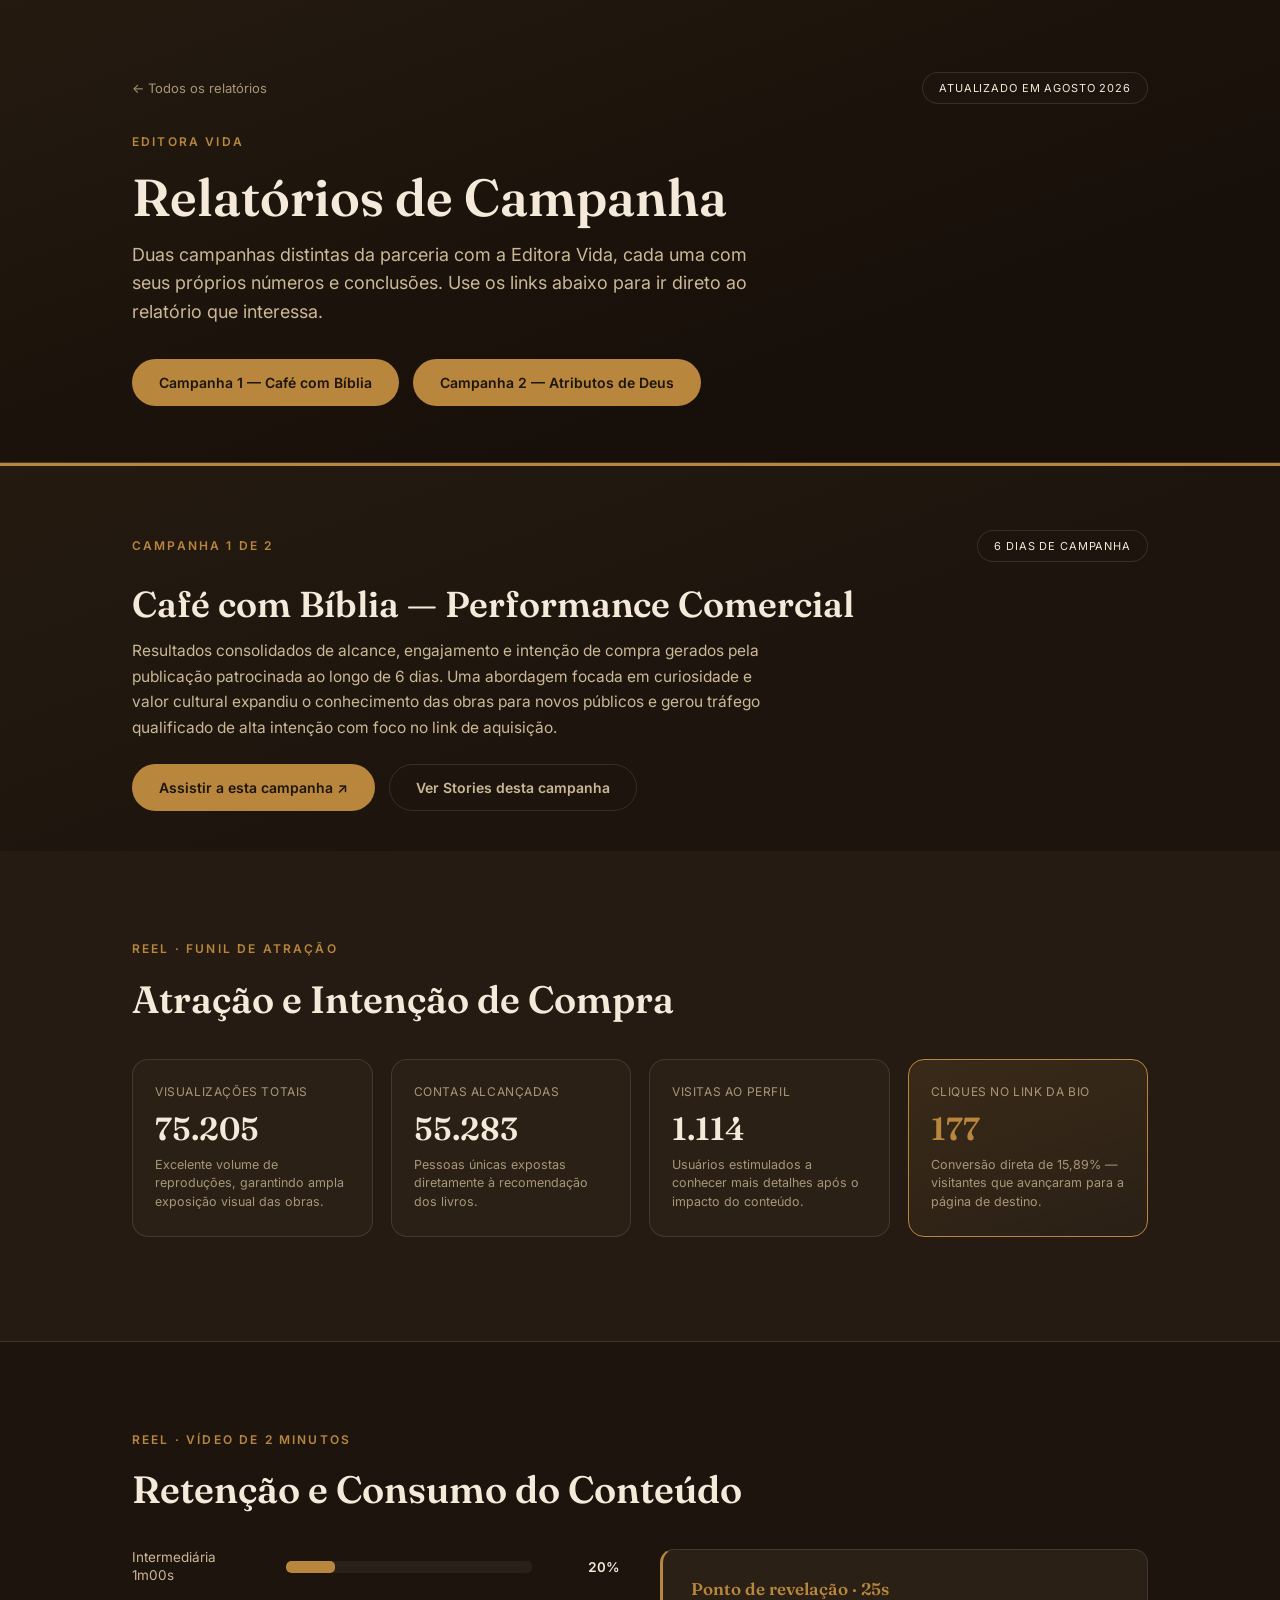
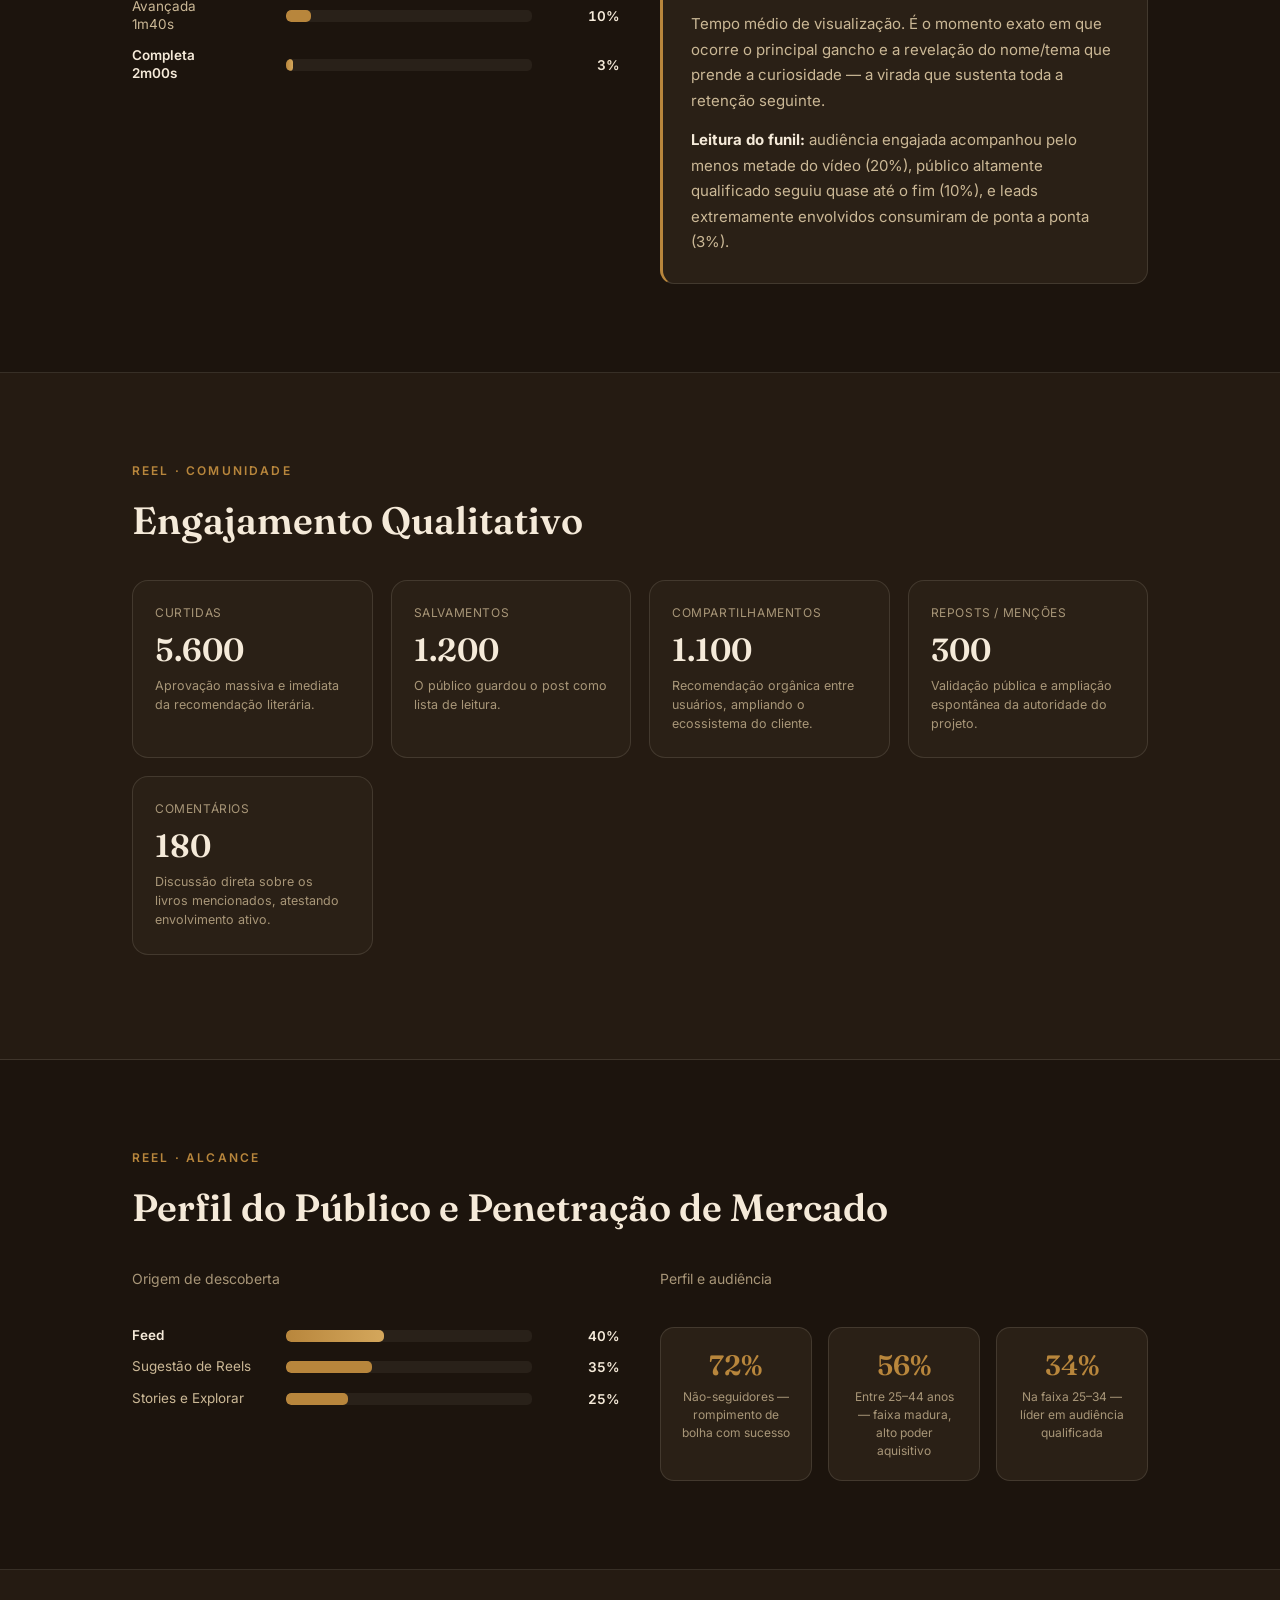
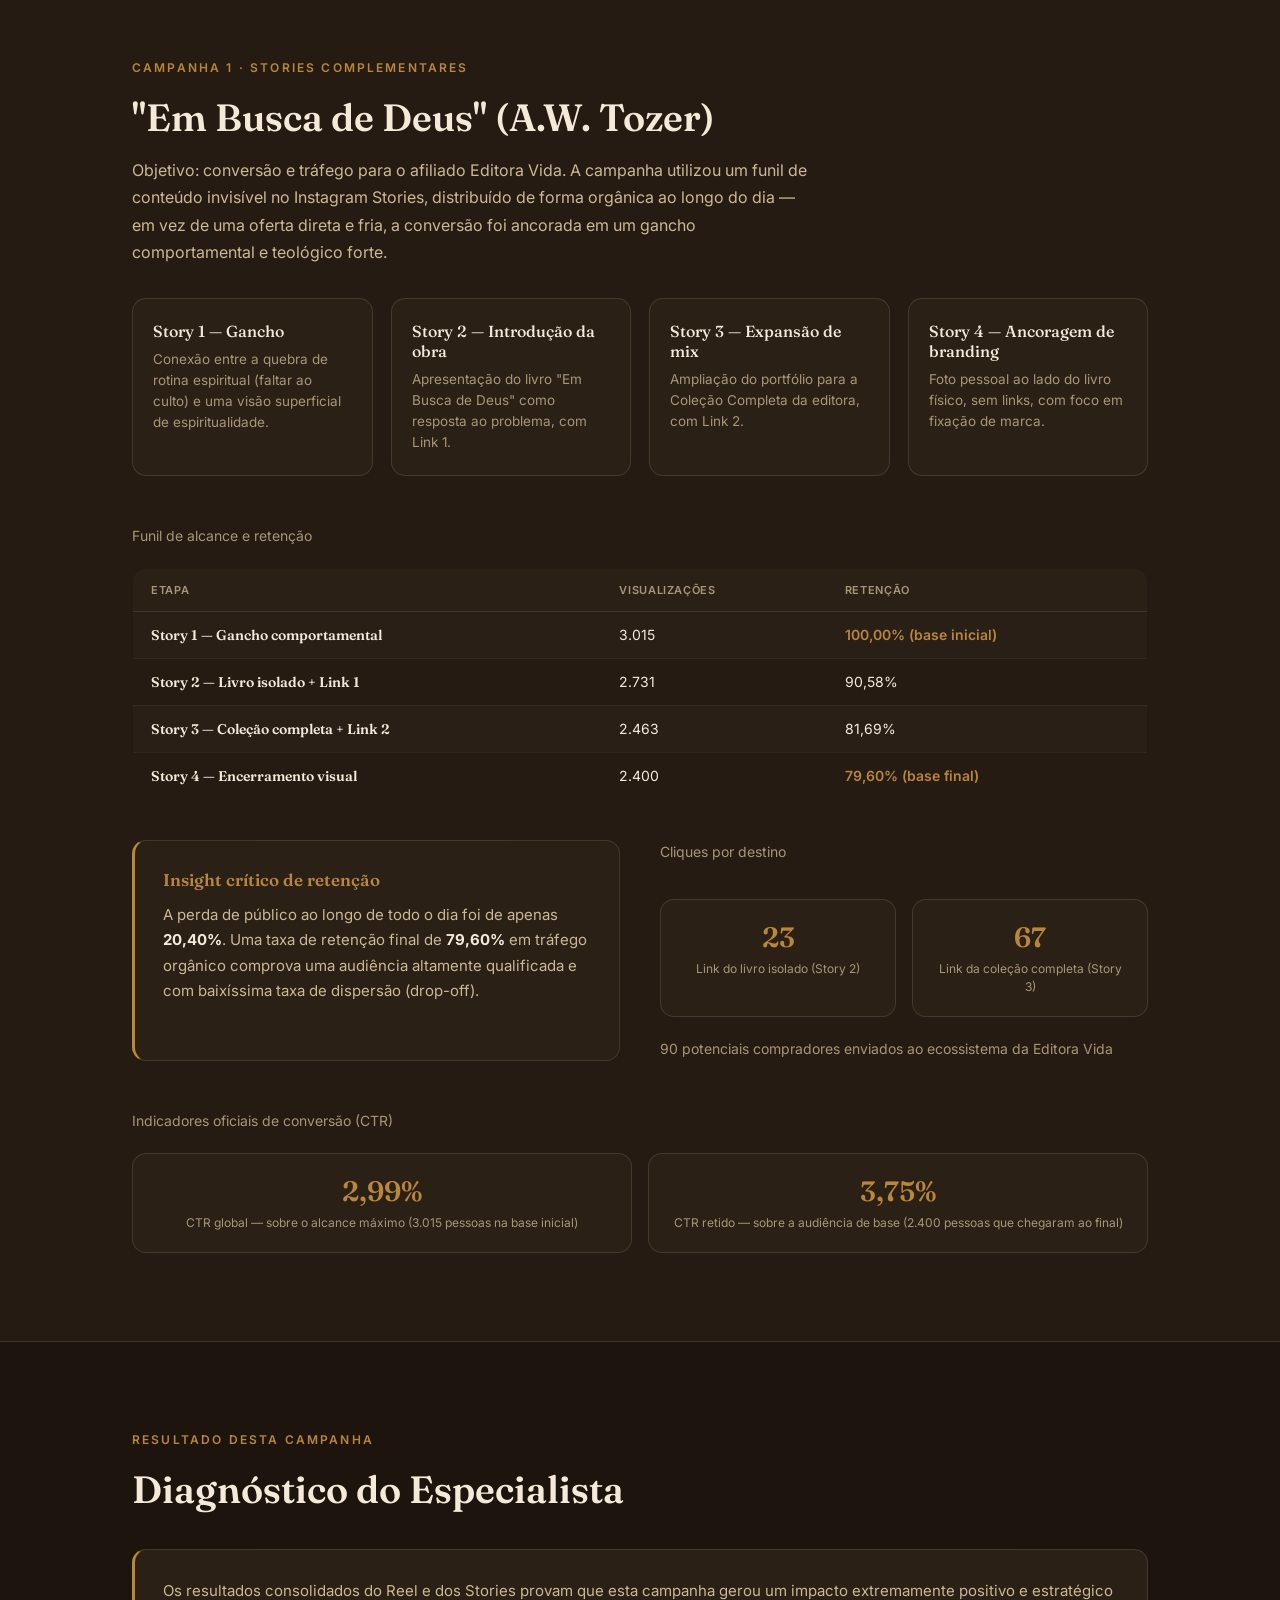
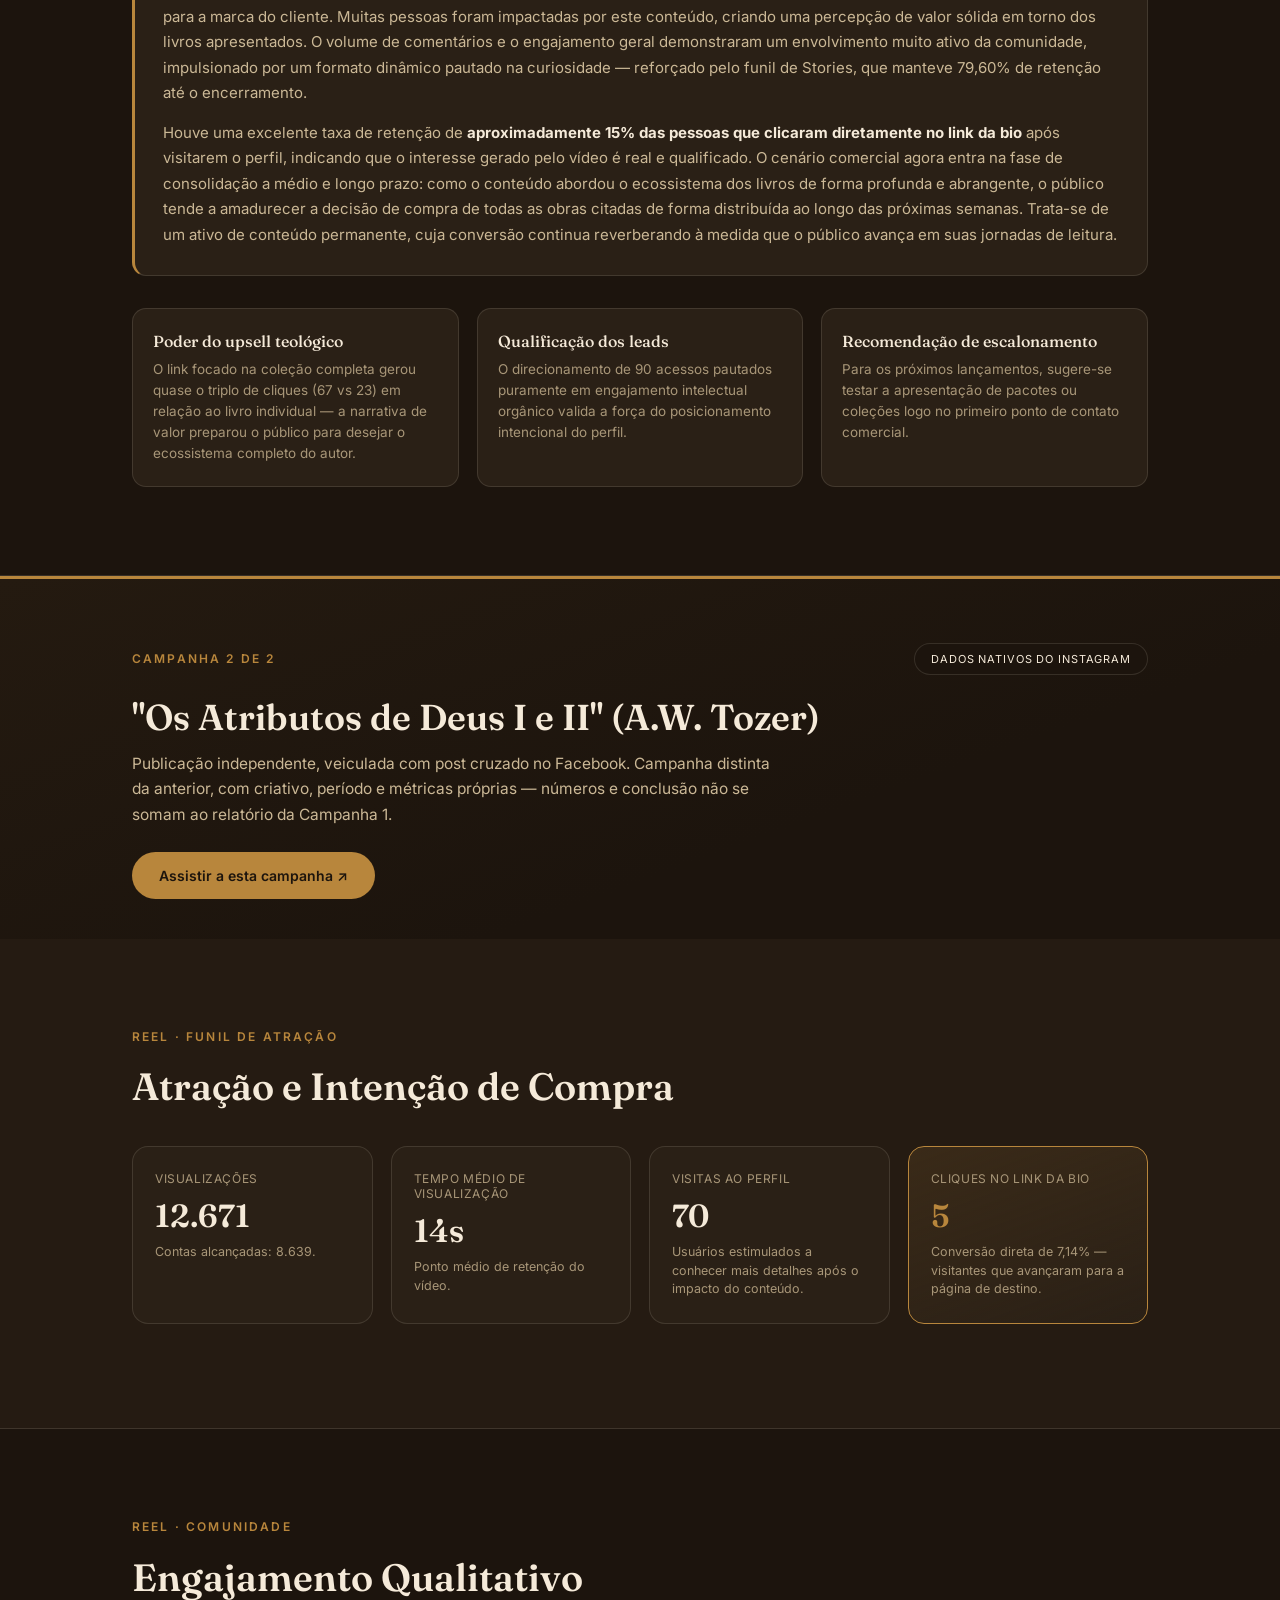
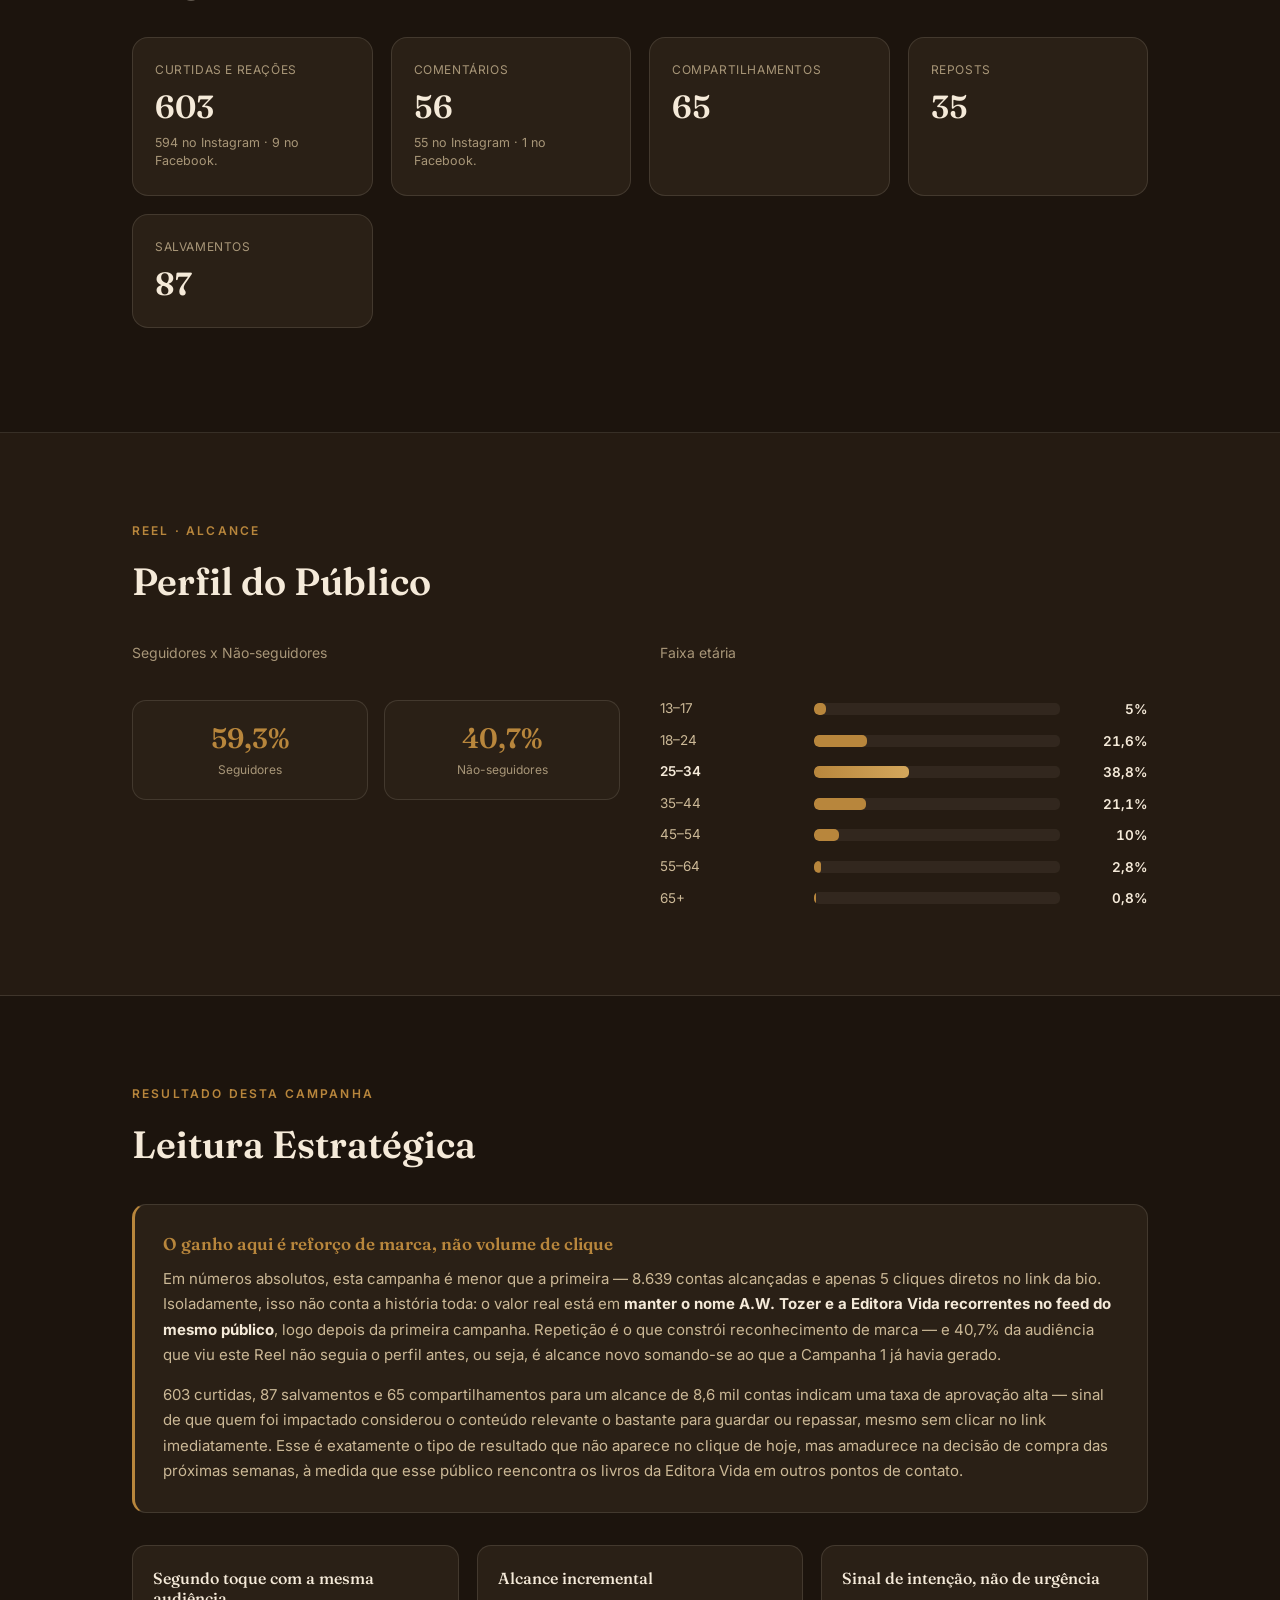
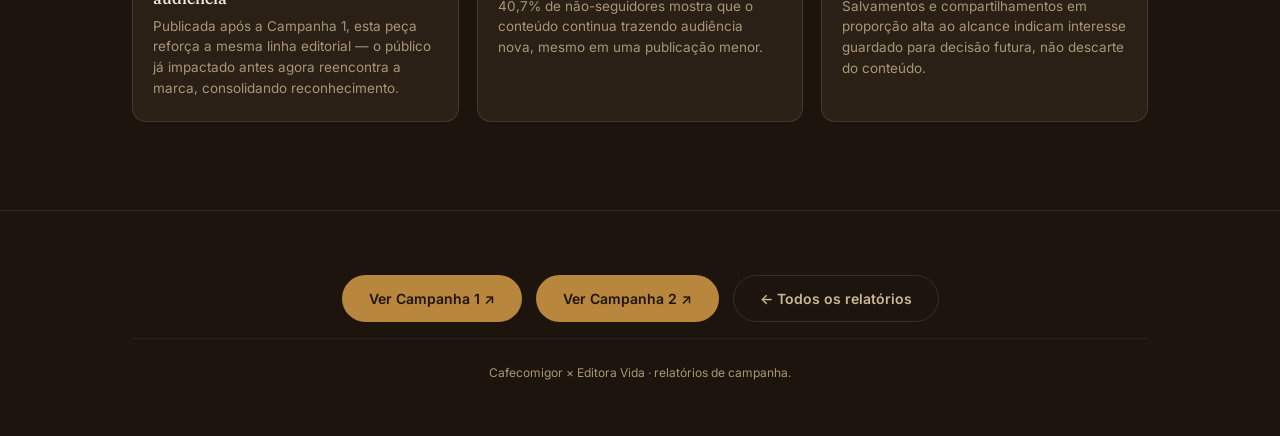
==== commit f523459b: "Separa as duas campanhas da Editora Vida em blocos independentes" ====
--- a/editora-vida/index.html
+++ b/editora-vida/index.html
@@ -3,8 +3,8 @@
 <head>
 <meta charset="UTF-8">
 <meta name="viewport" content="width=device-width, initial-scale=1">
-<title>Editora Vida — Relatório de Campanha · Cafecomigor</title>
-<meta name="description" content="Relatório de performance da campanha Editora Vida × Cafecomigor — Reel Café com Bíblia e sequência de Stories Em Busca de Deus.">
+<title>Editora Vida — Relatórios de Campanha · Cafecomigor</title>
+<meta name="description" content="Relatórios de performance das campanhas Editora Vida × Cafecomigor: Café com Bíblia (Reel + Stories) e Atributos de Deus.">
 <link rel="preconnect" href="https://fonts.googleapis.com">
 <link rel="preconnect" href="https://fonts.gstatic.com" crossorigin>
 <link href="https://fonts.googleapis.com/css2?family=Fraunces:opsz,wght@9..144,400;9..144,500;9..144,600;9..144,700&family=Inter:wght@400;500;600;700&display=swap" rel="stylesheet">
@@ -19,18 +19,33 @@
       <span class="badge">Atualizado em Agosto 2026</span>
     </div>
     <p class="kicker">Editora Vida</p>
-    <h1>Café com Bíblia — Performance Comercial</h1>
-    <p class="subtitle">Resultados consolidados de alcance, engajamento e intenção de compra gerados pela publicação patrocinada ao longo de 6 dias. Uma abordagem focada em curiosidade e valor cultural expandiu o conhecimento das obras para novos públicos e gerou tráfego qualificado de alta intenção com foco no link de aquisição.</p>
+    <h1>Relatórios de Campanha</h1>
+    <p class="subtitle">Duas campanhas distintas da parceria com a Editora Vida, cada uma com seus próprios números e conclusões. Use os links abaixo para ir direto ao relatório que interessa.</p>
     <div class="cta-row">
-      <a class="btn primary" href="https://www.instagram.com/p/DaBq9HYhEf9" target="_blank" rel="noopener">Assistir ao conteúdo ↗</a>
-      <a class="btn ghost" href="#stories">Ver campanha de Stories</a>
-      <a class="btn ghost" href="#reel-extra">Ver Reel extra</a>
-      <a class="btn ghost" href="#resultado-final">Ver resultado final</a>
+      <a class="btn primary" href="#campanha-1">Campanha 1 — Café com Bíblia</a>
+      <a class="btn primary" href="#campanha-2">Campanha 2 — Atributos de Deus</a>
     </div>
   </div>
 </header>
 
-<section class="alt" id="funil">
+<!-- ======================= CAMPANHA 1 ======================= -->
+
+<div class="campaign-banner" id="campanha-1">
+  <div class="wrap">
+    <div class="c-eyebrow">
+      <p class="kicker" style="margin:0;">Campanha 1 de 2</p>
+      <span class="badge">6 dias de campanha</span>
+    </div>
+    <h2 class="campaign-title">Café com Bíblia — Performance Comercial</h2>
+    <p class="campaign-subtitle">Resultados consolidados de alcance, engajamento e intenção de compra gerados pela publicação patrocinada ao longo de 6 dias. Uma abordagem focada em curiosidade e valor cultural expandiu o conhecimento das obras para novos públicos e gerou tráfego qualificado de alta intenção com foco no link de aquisição.</p>
+    <div class="cta-row">
+      <a class="btn primary" href="https://www.instagram.com/p/DaBq9HYhEf9" target="_blank" rel="noopener">Assistir a esta campanha ↗</a>
+      <a class="btn ghost" href="#stories-1">Ver Stories desta campanha</a>
+    </div>
+  </div>
+</div>
+
+<section class="alt" id="funil-1">
   <div class="wrap">
     <p class="kicker">Reel · Funil de Atração</p>
     <h2 class="title">Atração e Intenção de Compra</h2>
@@ -59,7 +74,7 @@
   </div>
 </section>
 
-<section id="retencao">
+<section id="retencao-1">
   <div class="wrap">
     <p class="kicker">Reel · Vídeo de 2 minutos</p>
     <h2 class="title">Retenção e Consumo do Conteúdo</h2>
@@ -90,7 +105,7 @@
   </div>
 </section>
 
-<section class="alt" id="engajamento">
+<section class="alt" id="engajamento-1">
   <div class="wrap">
     <p class="kicker">Reel · Comunidade</p>
     <h2 class="title">Engajamento Qualitativo</h2>
@@ -124,7 +139,7 @@
   </div>
 </section>
 
-<section id="publico">
+<section id="publico-1">
   <div class="wrap">
     <p class="kicker">Reel · Alcance</p>
     <h2 class="title">Perfil do Público e Penetração de Mercado</h2>
@@ -170,20 +185,9 @@
   </div>
 </section>
 
-<section class="alt" id="diagnostico">
-  <div class="wrap">
-    <p class="kicker">Conclusão executiva</p>
-    <h2 class="title">Diagnóstico do Especialista</h2>
-    <div class="callout">
-      <p>Os resultados consolidados da publicação provam que a parceria gerou um impacto extremamente positivo e estratégico para a marca do cliente. Muitas pessoas foram impactadas por este conteúdo, criando uma percepção de valor sólida em torno dos livros apresentados. O volume de comentários e o engajamento geral demonstraram um envolvimento muito ativo da comunidade, impulsionado por um formato dinâmico pautado na curiosidade.</p>
-      <p>Houve uma excelente taxa de retenção de <strong>aproximadamente 15% das pessoas que clicaram diretamente no link da bio</strong> após visitarem o perfil, indicando que o interesse gerado pelo vídeo é real e qualificado. O cenário comercial agora entra na fase de consolidação a médio e longo prazo: como o vídeo abordou o ecossistema dos livros de forma profunda e abrangente, o público tende a amadurecer a decisão de compra de todas as obras citadas de forma distribuída ao longo das próximas semanas. Trata-se de um ativo de conteúdo permanente, cuja conversão continua reverberando à medida que o público avança em suas jornadas de leitura.</p>
-    </div>
-  </div>
-</section>
-
-<section id="stories">
-  <div class="wrap">
-    <p class="kicker">Campanha de Stories</p>
+<section class="alt" id="stories-1">
+  <div class="wrap">
+    <p class="kicker">Campanha 1 · Stories complementares</p>
     <h2 class="title">"Em Busca de Deus" (A.W. Tozer)</h2>
     <p style="max-width:680px; margin-top:-20px;">Objetivo: conversão e tráfego para o afiliado Editora Vida. A campanha utilizou um funil de conteúdo invisível no Instagram Stories, distribuído de forma orgânica ao longo do dia — em vez de uma oferta direta e fria, a conversão foi ancorada em um gancho comportamental e teológico forte.</p>
 
@@ -243,7 +247,7 @@
     </div>
 
     <p class="section-sub" style="margin:0 0 20px;">Indicadores oficiais de conversão (CTR)</p>
-    <div class="stat-pair" style="margin-bottom:48px;">
+    <div class="stat-pair">
       <div class="stat-pill">
         <div class="sp-val">2,99%</div>
         <div class="sp-label">CTR global — sobre o alcance máximo (3.015 pessoas na base inicial)</div>
@@ -253,8 +257,17 @@
         <div class="sp-label">CTR retido — sobre a audiência de base (2.400 pessoas que chegaram ao final)</div>
       </div>
     </div>
-
-    <p class="section-sub" style="margin:0 0 20px;">Conclusões estratégicas e oportunidades comerciais</p>
+  </div>
+</section>
+
+<section id="resultado-1">
+  <div class="wrap">
+    <p class="kicker">Resultado desta campanha</p>
+    <h2 class="title">Diagnóstico do Especialista</h2>
+    <div class="callout" style="margin-bottom:32px;">
+      <p>Os resultados consolidados do Reel e dos Stories provam que esta campanha gerou um impacto extremamente positivo e estratégico para a marca do cliente. Muitas pessoas foram impactadas por este conteúdo, criando uma percepção de valor sólida em torno dos livros apresentados. O volume de comentários e o engajamento geral demonstraram um envolvimento muito ativo da comunidade, impulsionado por um formato dinâmico pautado na curiosidade — reforçado pelo funil de Stories, que manteve 79,60% de retenção até o encerramento.</p>
+      <p>Houve uma excelente taxa de retenção de <strong>aproximadamente 15% das pessoas que clicaram diretamente no link da bio</strong> após visitarem o perfil, indicando que o interesse gerado pelo vídeo é real e qualificado. O cenário comercial agora entra na fase de consolidação a médio e longo prazo: como o conteúdo abordou o ecossistema dos livros de forma profunda e abrangente, o público tende a amadurecer a decisão de compra de todas as obras citadas de forma distribuída ao longo das próximas semanas. Trata-se de um ativo de conteúdo permanente, cuja conversão continua reverberando à medida que o público avança em suas jornadas de leitura.</p>
+    </div>
     <div class="cards-grid">
       <div class="info-card">
         <div class="ic-name">Poder do upsell teológico</div>
@@ -272,21 +285,27 @@
   </div>
 </section>
 
-<section class="alt" id="reel-extra">
-  <div class="wrap">
-    <div class="eyebrow-row" style="margin-bottom:16px;">
-      <p class="kicker" style="margin:0;">Conteúdo extra · Reel</p>
+<!-- ======================= CAMPANHA 2 ======================= -->
+
+<div class="campaign-banner" id="campanha-2">
+  <div class="wrap">
+    <div class="c-eyebrow">
+      <p class="kicker" style="margin:0;">Campanha 2 de 2</p>
       <span class="badge">Dados nativos do Instagram</span>
     </div>
-    <h2 class="title">"Os Atributos de Deus I e II" (A.W. Tozer)</h2>
-    <p style="max-width:680px; margin-top:-20px; margin-bottom:32px;">Publicação adicional dentro da mesma parceria, com post cruzado no Facebook. Métricas extraídas diretamente do Instagram Insights.</p>
-
-    <div class="cta-row" style="margin-bottom:40px;">
-      <a class="btn primary" href="https://www.instagram.com/reel/DbHQbibvhmu/?igsh=ZWxwd283Z2ZpeXNt" target="_blank" rel="noopener">Assistir ao Reel ↗</a>
-    </div>
-
-    <p class="section-sub" style="margin:0 0 20px;">Funil de atração</p>
-    <div class="kpi-row" style="margin-bottom:40px;">
+    <h2 class="campaign-title">"Os Atributos de Deus I e II" (A.W. Tozer)</h2>
+    <p class="campaign-subtitle">Publicação independente, veiculada com post cruzado no Facebook. Campanha distinta da anterior, com criativo, período e métricas próprias — números e conclusão não se somam ao relatório da Campanha 1.</p>
+    <div class="cta-row">
+      <a class="btn primary" href="https://www.instagram.com/reel/DbHQbibvhmu/?igsh=ZWxwd283Z2ZpeXNt" target="_blank" rel="noopener">Assistir a esta campanha ↗</a>
+    </div>
+  </div>
+</div>
+
+<section class="alt" id="funil-2">
+  <div class="wrap">
+    <p class="kicker">Reel · Funil de Atração</p>
+    <h2 class="title">Atração e Intenção de Compra</h2>
+    <div class="kpi-row">
       <div class="kpi">
         <div class="kpi-label">Visualizações</div>
         <div class="kpi-value">12.671</div>
@@ -308,9 +327,14 @@
         <div class="kpi-note">Conversão direta de 7,14% — visitantes que avançaram para a página de destino.</div>
       </div>
     </div>
-
-    <p class="section-sub" style="margin:0 0 20px;">Engajamento qualitativo</p>
-    <div class="kpi-row" style="margin-bottom:40px;">
+  </div>
+</section>
+
+<section id="engajamento-2">
+  <div class="wrap">
+    <p class="kicker">Reel · Comunidade</p>
+    <h2 class="title">Engajamento Qualitativo</h2>
+    <div class="kpi-row">
       <div class="kpi">
         <div class="kpi-label">Curtidas e reações</div>
         <div class="kpi-value">603</div>
@@ -334,10 +358,16 @@
         <div class="kpi-value">87</div>
       </div>
     </div>
-
-    <p class="section-sub" style="margin:0 0 20px;">Perfil do público</p>
+  </div>
+</section>
+
+<section class="alt" id="publico-2">
+  <div class="wrap">
+    <p class="kicker">Reel · Alcance</p>
+    <h2 class="title">Perfil do Público</h2>
     <div class="two-col">
       <div>
+        <p class="section-sub" style="margin-top:0;">Seguidores x Não-seguidores</p>
         <div class="stat-pair">
           <div class="stat-pill">
             <div class="sp-val">59,3%</div>
@@ -365,53 +395,27 @@
   </div>
 </section>
 
-<section id="resultado-final">
-  <div class="wrap">
-    <p class="kicker">Resumo executivo</p>
-    <h2 class="title">Resultado Final da Campanha</h2>
-    <p style="max-width:680px; margin-top:-20px; margin-bottom:40px;">Somando os dois Reels e a sequência de Stories, a parceria colocou o acervo da Editora Vida na frente de mais de 64 mil contas únicas, com seis pontos de contato distintos reforçando o mesmo ecossistema de autor (A.W. Tozer) ao longo da campanha.</p>
-
-    <div class="kpi-row" style="margin-bottom:40px;">
-      <div class="kpi kpi-highlight">
-        <div class="kpi-label">Contas alcançadas (Reels)</div>
-        <div class="kpi-value">63.922</div>
-        <div class="kpi-note">55.283 + 8.639 — audiência única exposta à recomendação dos livros.</div>
-      </div>
-      <div class="kpi">
-        <div class="kpi-label">Visualizações totais (Reels)</div>
-        <div class="kpi-value">87.876</div>
-        <div class="kpi-note">75.205 + 12.671 reproduções somadas.</div>
-      </div>
-      <div class="kpi">
-        <div class="kpi-label">Interações qualitativas</div>
-        <div class="kpi-value">10.072</div>
-        <div class="kpi-note">Curtidas, comentários, salvamentos, compartilhamentos e reposts somados dos dois Reels.</div>
-      </div>
-      <div class="kpi">
-        <div class="kpi-label">Cliques diretos ao ecossistema</div>
-        <div class="kpi-value">272</div>
-        <div class="kpi-note">177 + 5 (link da bio) + 90 (Stories) — tráfego qualificado enviado para a Editora Vida.</div>
-      </div>
-    </div>
-
+<section id="resultado-2">
+  <div class="wrap">
+    <p class="kicker">Resultado desta campanha</p>
+    <h2 class="title">Leitura Estratégica</h2>
     <div class="callout" style="margin-bottom:32px;">
-      <div class="co-title">Leitura estratégica: o ganho principal foi de marca, não só de clique</div>
-      <p>Olhando só para os cliques diretos, os números parecem modestos perto do alcance total — e é exatamente aí que está o valor real da campanha. Com quase 64 mil contas únicas impactadas e mais de 10 mil interações qualitativas, o que a Editora Vida comprou aqui não foi um pico de tráfego, foi <strong>presença repetida e consistente do acervo de A.W. Tozer</strong> dentro de um perfil de alta confiança — seis toques diferentes (2 Reels + 4 Stories) reforçando a mesma autoridade, para uma audiência majoritariamente fora da bolha de seguidores (até 72% em um dos formatos).</p>
-      <p>Esse tipo de exposição funciona como um investimento de <strong>médio prazo</strong>: a decisão de compra de um livro raramente acontece no primeiro clique — ela amadurece conforme a pessoa reencontra a marca. Ao aparecer de forma recorrente e bem avaliada (curtidas, salvamentos e compartilhamentos em volume alto, com baixíssima taxa de rejeição nos Stories), a campanha deixou um rastro de reconhecimento que deve continuar convertendo nas próximas semanas, mesmo fora da janela de mensuração direta deste relatório.</p>
-    </div>
-
+      <div class="co-title">O ganho aqui é reforço de marca, não volume de clique</div>
+      <p>Em números absolutos, esta campanha é menor que a primeira — 8.639 contas alcançadas e apenas 5 cliques diretos no link da bio. Isoladamente, isso não conta a história toda: o valor real está em <strong>manter o nome A.W. Tozer e a Editora Vida recorrentes no feed do mesmo público</strong>, logo depois da primeira campanha. Repetição é o que constrói reconhecimento de marca — e 40,7% da audiência que viu este Reel não seguia o perfil antes, ou seja, é alcance novo somando-se ao que a Campanha 1 já havia gerado.</p>
+      <p>603 curtidas, 87 salvamentos e 65 compartilhamentos para um alcance de 8,6 mil contas indicam uma taxa de aprovação alta — sinal de que quem foi impactado considerou o conteúdo relevante o bastante para guardar ou repassar, mesmo sem clicar no link imediatamente. Esse é exatamente o tipo de resultado que não aparece no clique de hoje, mas amadurece na decisão de compra das próximas semanas, à medida que esse público reencontra os livros da Editora Vida em outros pontos de contato.</p>
+    </div>
     <div class="cards-grid">
       <div class="info-card">
-        <div class="ic-name">Recall de marca</div>
-        <div class="ic-desc">Seis pontos de contato com a mesma linha editorial constroem familiaridade — o público passa a reconhecer a Editora Vida antes mesmo de decidir comprar.</div>
-      </div>
-      <div class="info-card">
-        <div class="ic-name">Audiência nova e qualificada</div>
-        <div class="ic-desc">A maioria do público impactado não seguia o perfil antes da campanha — é alcance genuinamente incremental para a marca, não reciclagem da mesma base.</div>
-      </div>
-      <div class="info-card">
-        <div class="ic-name">Conversão distribuída no tempo</div>
-        <div class="ic-desc">Salvamentos e compartilhamentos indicam intenção futura de compra — o retorno tende a se espalhar nas semanas seguintes, além do que este relatório consegue captar.</div>
+        <div class="ic-name">Segundo toque com a mesma audiência</div>
+        <div class="ic-desc">Publicada após a Campanha 1, esta peça reforça a mesma linha editorial — o público já impactado antes agora reencontra a marca, consolidando reconhecimento.</div>
+      </div>
+      <div class="info-card">
+        <div class="ic-name">Alcance incremental</div>
+        <div class="ic-desc">40,7% de não-seguidores mostra que o conteúdo continua trazendo audiência nova, mesmo em uma publicação menor.</div>
+      </div>
+      <div class="info-card">
+        <div class="ic-name">Sinal de intenção, não de urgência</div>
+        <div class="ic-desc">Salvamentos e compartilhamentos em proporção alta ao alcance indicam interesse guardado para decisão futura, não descarte do conteúdo.</div>
       </div>
     </div>
   </div>
@@ -420,17 +424,16 @@
 <footer>
   <div class="wrap">
     <div class="btn-row">
-      <a class="btn primary" href="https://www.instagram.com/p/DaBq9HYhEf9" target="_blank" rel="noopener">Assistir ao conteúdo ↗</a>
+      <a class="btn primary" href="https://www.instagram.com/p/DaBq9HYhEf9" target="_blank" rel="noopener">Ver Campanha 1 ↗</a>
+      <a class="btn primary" href="https://www.instagram.com/reel/DbHQbibvhmu/?igsh=ZWxwd283Z2ZpeXNt" target="_blank" rel="noopener">Ver Campanha 2 ↗</a>
       <a class="btn ghost" href="../">← Todos os relatórios</a>
     </div>
-    <p class="fine">Cafecomigor × Editora Vida · relatório de campanha.</p>
+    <p class="fine">Cafecomigor × Editora Vida · relatórios de campanha.</p>
   </div>
 </footer>
 
 <script>
-  var section = document.body;
   if ('IntersectionObserver' in window) {
-    var played = {};
     var io = new IntersectionObserver(function(entries){
       entries.forEach(function(e){
         if (e.isIntersecting) {
--- a/assets/theme.css
+++ b/assets/theme.css
@@ -103,6 +103,31 @@
 .btn.ghost{border-color:var(--hairline); color:var(--ink-2);}
 .btn.ghost:hover{border-color:var(--gold); color:var(--gold);}
 
+/* ---------- CAMPAIGN BANNER ---------- */
+.campaign-banner{
+  border-top:3px solid var(--gold);
+  background:linear-gradient(160deg, #241a10, var(--surface) 65%);
+  padding:64px 0 40px;
+}
+.campaign-banner .c-eyebrow{
+  display:flex; align-items:center; justify-content:space-between; flex-wrap:wrap; gap:16px;
+  margin-bottom:20px;
+}
+.campaign-title{
+  font-family:"Fraunces",serif;
+  font-size:clamp(24px,3.6vw,36px);
+  font-weight:600;
+  margin:0 0 12px;
+  color:var(--ink);
+}
+.campaign-subtitle{
+  font-size:15.5px;
+  color:var(--ink-2);
+  max-width:640px;
+  margin:0 0 24px;
+  line-height:1.65;
+}
+
 /* ---------- KPI ---------- */
 .kpi-row{display:grid; grid-template-columns:repeat(auto-fit,minmax(200px,1fr)); gap:18px; margin-bottom:16px;}
 .kpi{
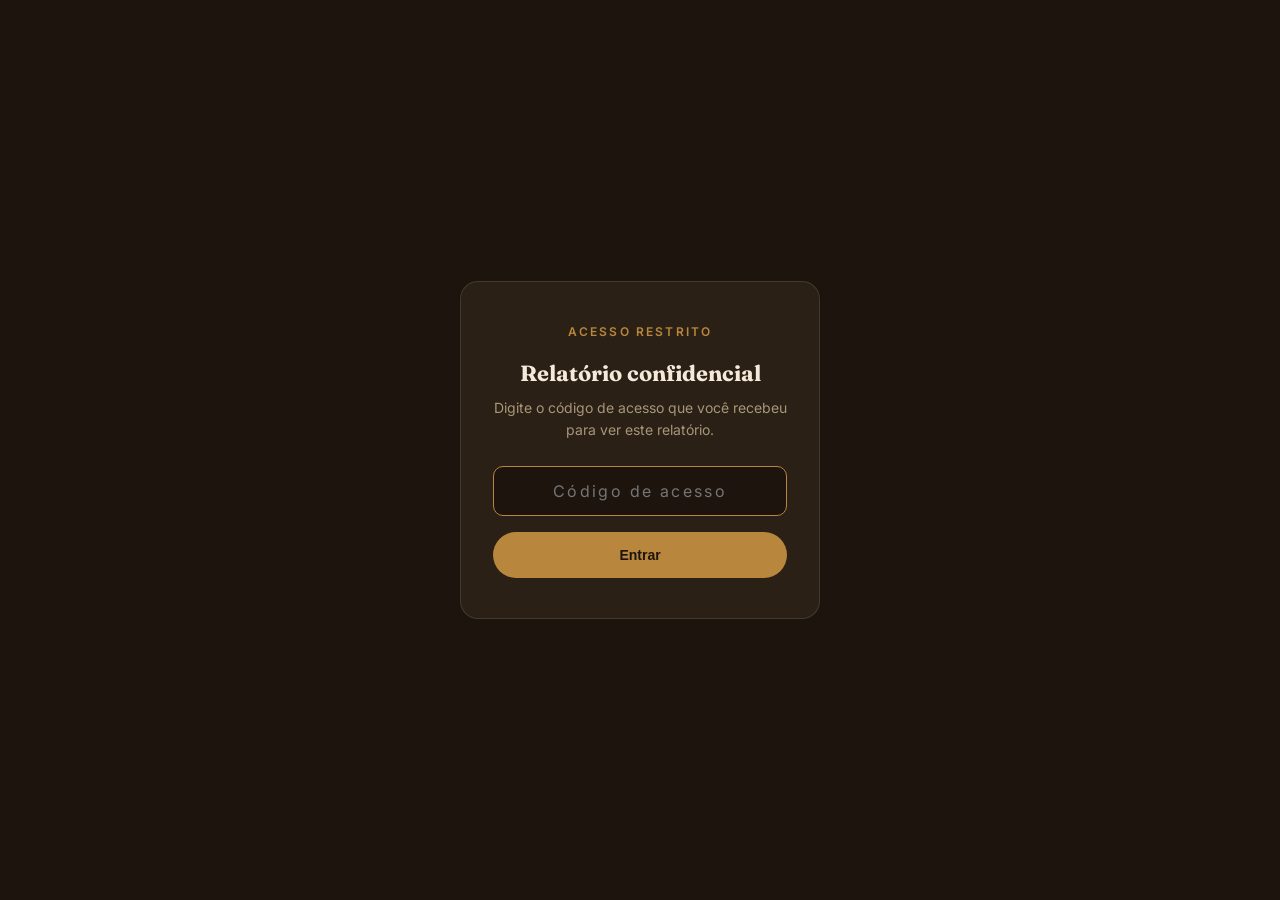
==== commit 977c76bc: "Adiciona tela de acesso restrito por código em cada relatório" ====
--- a/editora-vida/index.html
+++ b/editora-vida/index.html
@@ -11,6 +11,22 @@
 <link rel="stylesheet" href="../assets/theme.css">
 </head>
 <body>
+
+<div class="gate-overlay" id="gate-overlay">
+  <div class="gate-card">
+    <p class="kicker">Acesso restrito</p>
+    <h2>Relatório confidencial</h2>
+    <p class="gate-desc">Digite o código de acesso que você recebeu para ver este relatório.</p>
+    <form id="gate-form">
+      <input type="text" id="gate-input" inputmode="numeric" autocomplete="off" placeholder="Código de acesso">
+      <p class="gate-error" id="gate-error">Código incorreto. Tente novamente.</p>
+      <button type="submit" class="btn primary">Entrar</button>
+    </form>
+  </div>
+</div>
+<script>window.GATE_HASH = "8801e4ce1e0fc5422aa0edd658bd2c92c638e742379adccc320b789930372b20";</script>
+
+<div id="report-content" style="display:none">
 
 <header class="hero">
   <div class="wrap">
@@ -447,5 +463,8 @@
     document.querySelectorAll('.b-fill').forEach(function(el){ el.style.width = el.dataset.w; });
   }
 </script>
+
+</div>
+<script src="../assets/gate.js"></script>
 </body>
 </html>
--- a/assets/theme.css
+++ b/assets/theme.css
@@ -223,6 +223,43 @@
 footer .fine{font-size:12px; color:var(--ink-muted); border-top:1px solid var(--hairline-2); padding-top:24px; margin-top:16px;}
 footer .btn-row{display:flex; gap:14px; justify-content:center; flex-wrap:wrap; margin-bottom:8px;}
 
+/* ---------- GATE (acesso restrito) ---------- */
+.gate-overlay{
+  position:fixed; inset:0; z-index:999;
+  background:var(--surface);
+  display:none;
+  align-items:center; justify-content:center;
+  padding:24px;
+}
+.gate-card{
+  max-width:360px; width:100%;
+  background:var(--surface-card);
+  border:1px solid var(--hairline);
+  border-radius:18px;
+  padding:40px 32px;
+  text-align:center;
+}
+.gate-card .kicker{justify-content:center; display:flex; margin:0 0 16px;}
+.gate-card h2{font-family:"Fraunces",serif; font-size:22px; margin:0 0 10px; color:var(--ink);}
+.gate-card p.gate-desc{font-size:14px; color:var(--ink-muted); margin:0 0 24px; line-height:1.6;}
+.gate-card input{
+  width:100%;
+  background:var(--surface);
+  border:1px solid var(--hairline);
+  border-radius:10px;
+  padding:14px 16px;
+  color:var(--ink);
+  font-size:16px;
+  text-align:center;
+  letter-spacing:0.15em;
+  margin-bottom:16px;
+  font-family:"Inter",sans-serif;
+  box-sizing:border-box;
+}
+.gate-card input:focus{outline:none; border-color:var(--gold);}
+.gate-card .gate-error{display:none; color:var(--rust); font-size:13px; margin:-8px 0 16px;}
+.gate-card button{width:100%; justify-content:center; cursor:pointer;}
+
 /* ---------- LISTA DE RELATÓRIOS (home) ---------- */
 .report-grid{display:grid; grid-template-columns:repeat(auto-fit,minmax(260px,1fr)); gap:20px;}
 .report-card{
